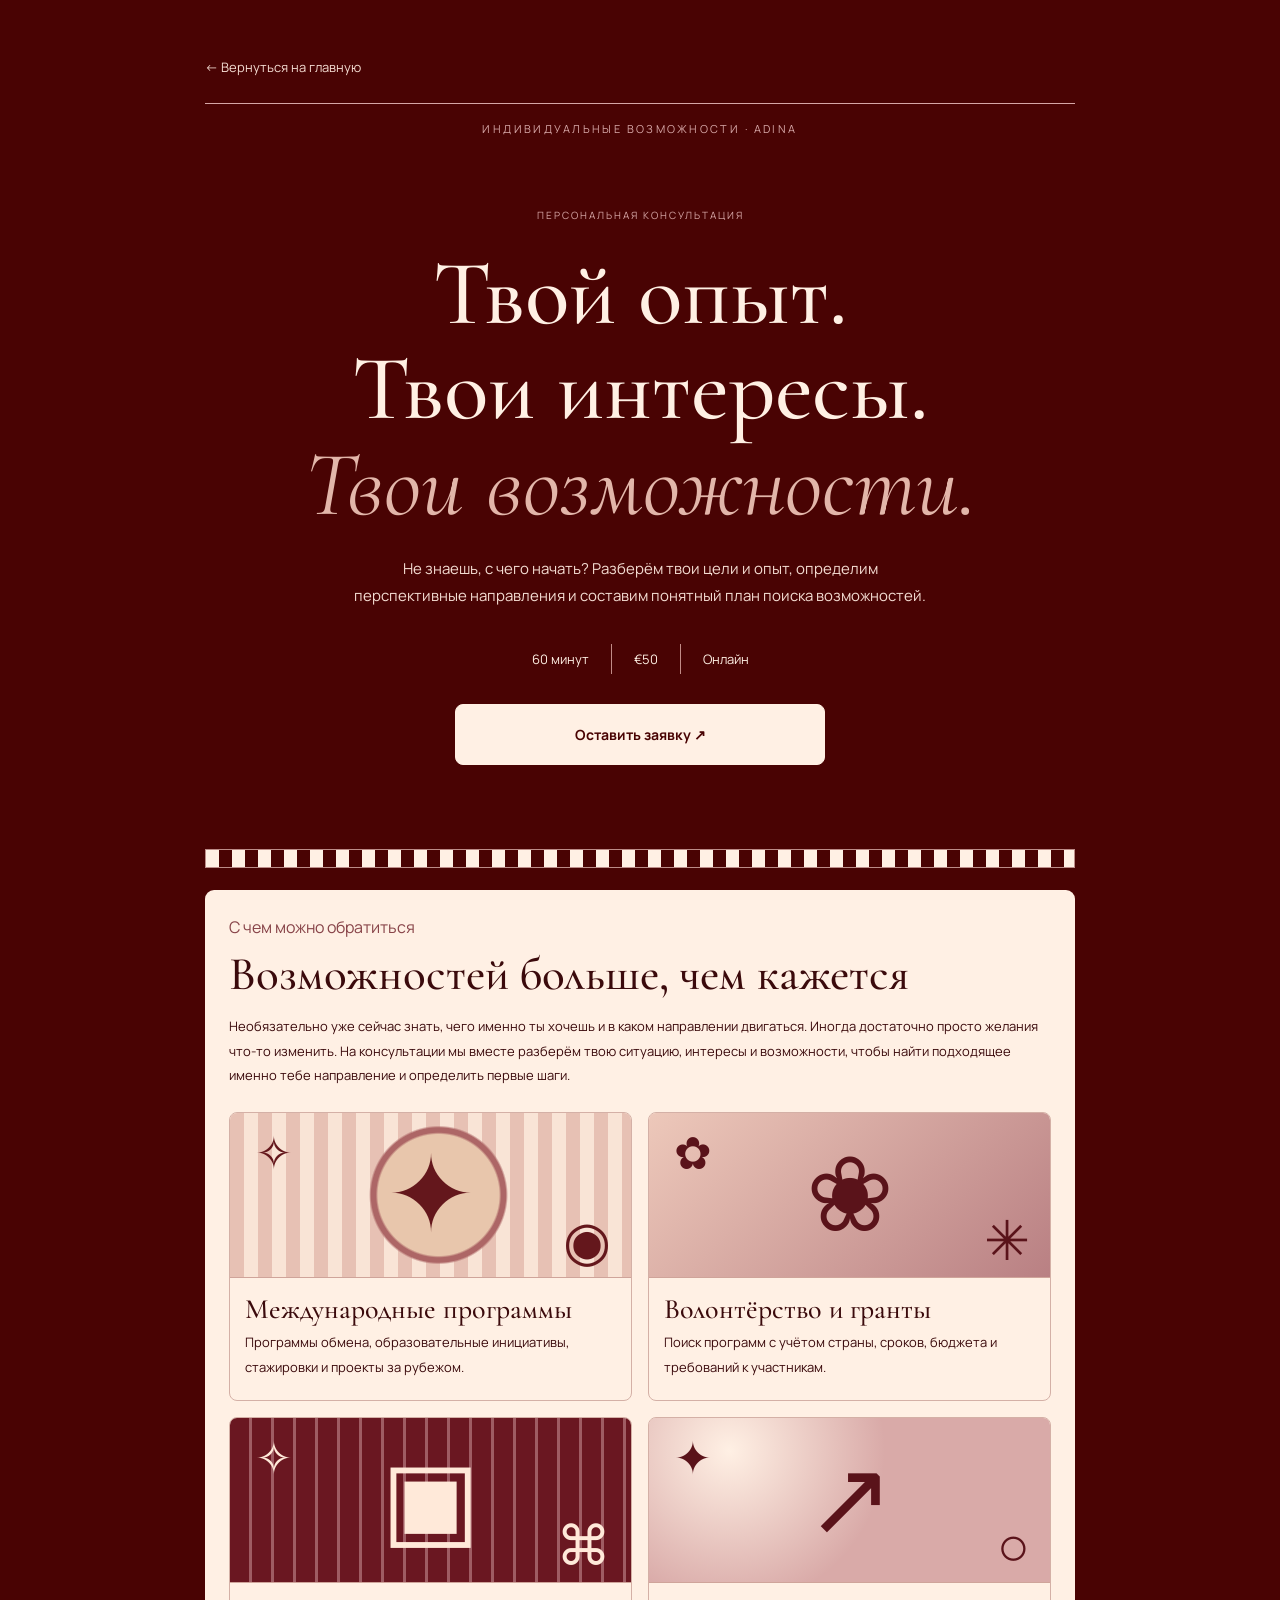
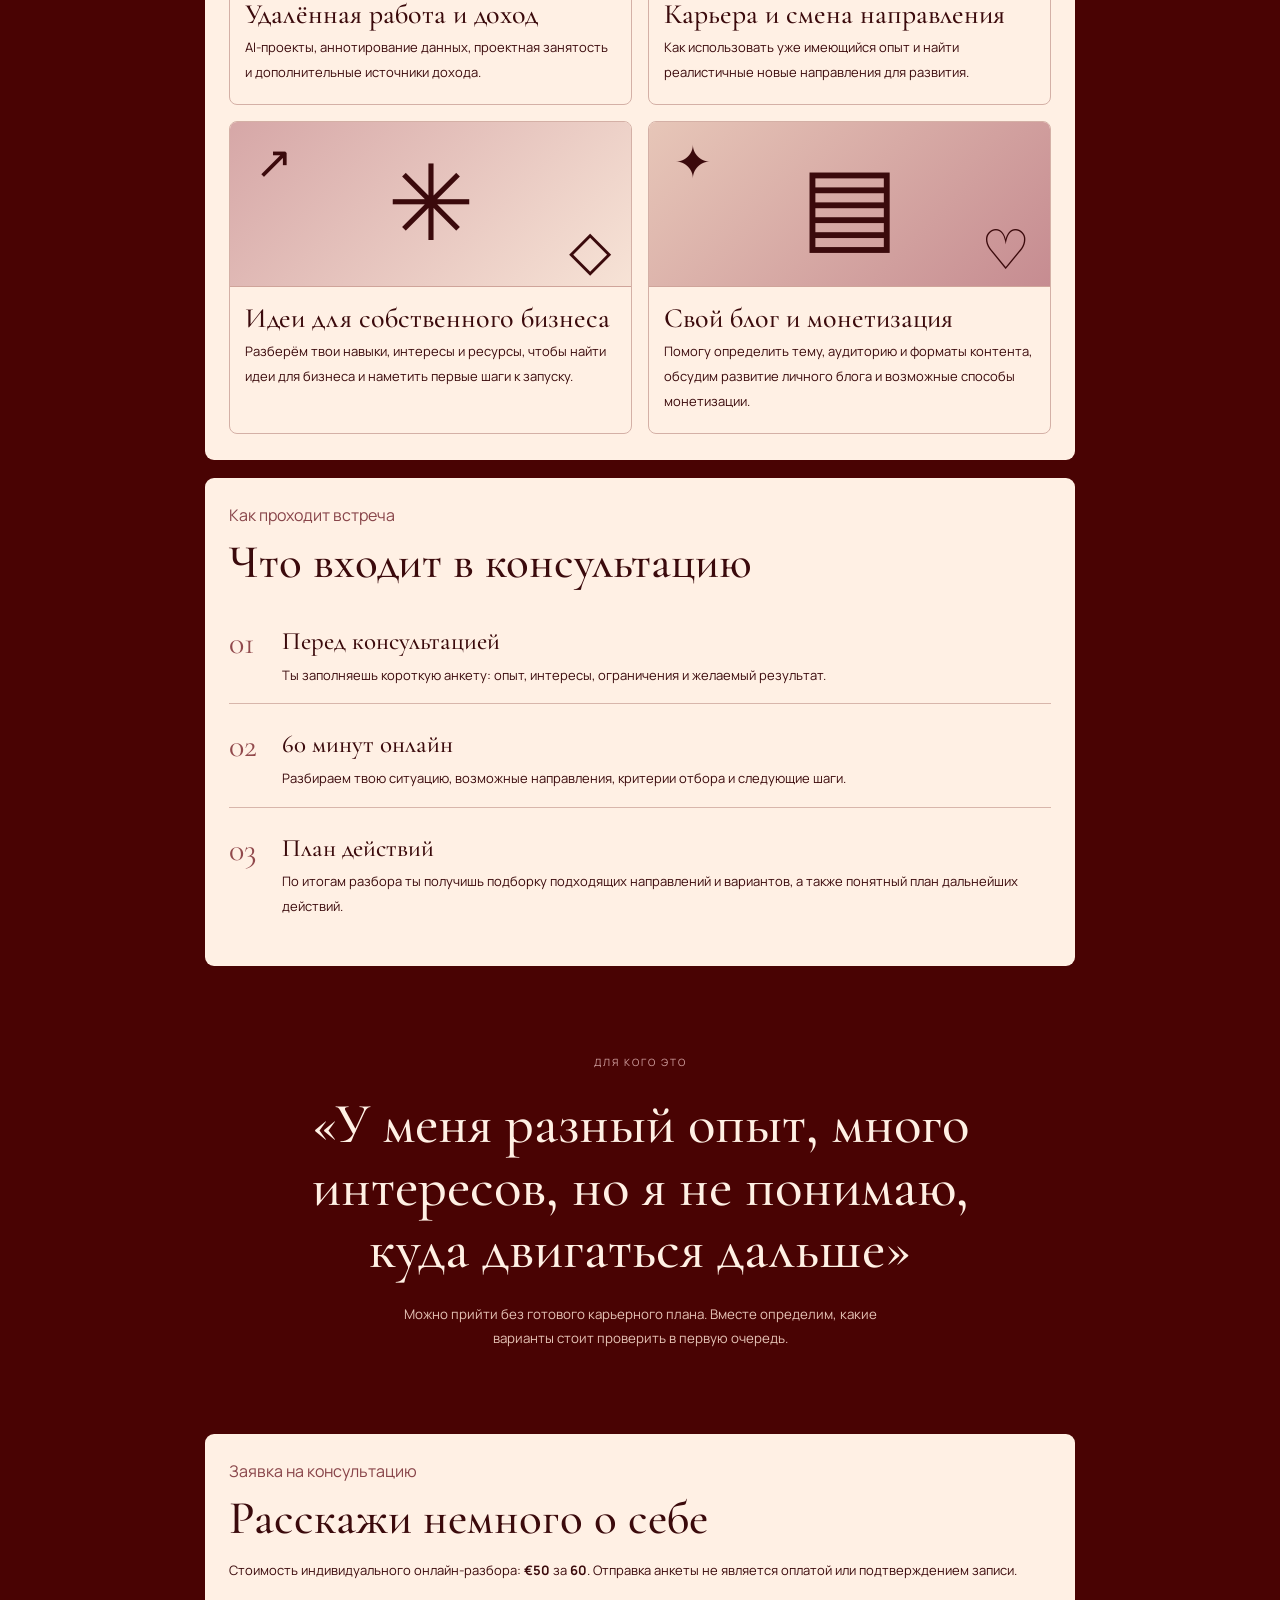
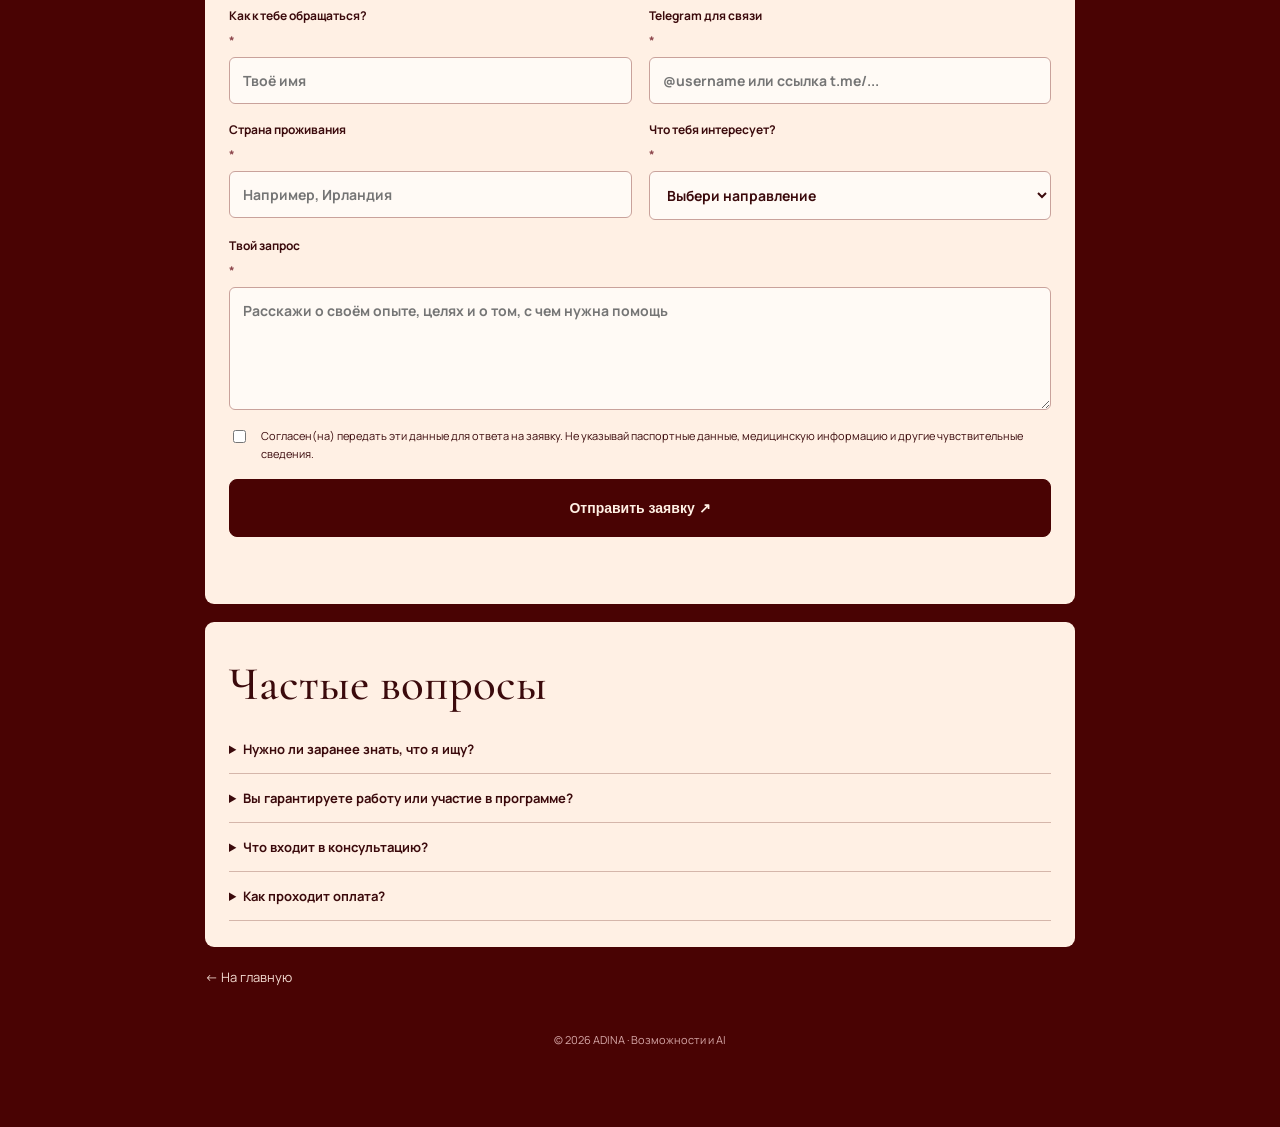
==== consultation.html @ 35ece78c "Add files via upload" ====
<!doctype html><html lang="ru"><head><meta charset="utf-8"><meta name="viewport" content="width=device-width,initial-scale=1"><meta name="theme-color" content="#490303"><meta name="description" content="Индивидуальная консультация по международным программам, волонтёрству, карьере, бизнес-идеям и развитию блога."><title>Персональный подбор возможностей | ADINA</title><link rel="stylesheet" href="style.css"></head><body>
<main class="shell product-shell consult-shell"><a class="back" href="index.html">← Вернуться на главную</a><div class="topline product-topline">Индивидуальные возможности · ADINA</div>
<section class="consult-hero"><span class="eyebrow">Персональная консультация</span><h1 class="product-title">Твой опыт.<br>Твои интересы.<br><em>Твои возможности.</em></h1><p class="product-lead">Не знаешь, с чего начать? Разберём твои цели и опыт, определим перспективные направления и составим понятный план поиска возможностей.</p><div class="consult-meta"><span>60 минут</span><span id="consultPrice">€50</span><span>Онлайн</span></div><a class="cta consult-cta" href="#application">Оставить заявку ↗</a></section>
<div class="stripe"></div>
<section class="cream-panel"><div class="panel-eyebrow">С чем можно обратиться</div><h2>Возможностей больше, чем кажется</h2><p>Необязательно уже сейчас знать, чего именно ты хочешь и в каком направлении двигаться. Иногда достаточно просто желания что-то изменить. На консультации мы вместе разберём твою ситуацию, интересы и возможности, чтобы найти подходящее именно тебе направление и определить первые шаги.</p>
<div class="opportunity-grid">
<article class="opportunity"><div class="opportunity-art art-global" role="img" aria-label="Иллюстрация глобуса и путешествий"><span>✦</span><b>✧</b><i>◉</i></div><h3>Международные программы</h3><p>Программы обмена, образовательные инициативы, стажировки и проекты за рубежом.</p></article>
<article class="opportunity"><div class="opportunity-art art-volunteer" role="img" aria-label="Иллюстрация природы и волонтёрства"><span>❀</span><b>✿</b><i>✳</i></div><h3>Волонтёрство и гранты</h3><p>Поиск программ с учётом страны, сроков, бюджета и требований к участникам.</p></article>
<article class="opportunity"><div class="opportunity-art art-remote" role="img" aria-label="Иллюстрация ноутбука для удалённой работы"><span>▣</span><b>✧</b><i>⌘</i></div><h3>Удалённая работа и доход</h3><p>AI-проекты, аннотирование данных, проектная занятость и дополнительные источники дохода.</p></article>
<article class="opportunity"><div class="opportunity-art art-career" role="img" aria-label="Иллюстрация карьерного пути"><span>↗</span><b>✦</b><i>○</i></div><h3>Карьера и смена направления</h3><p>Как использовать уже имеющийся опыт и найти реалистичные новые направления для развития.</p></article>
<article class="opportunity"><div class="opportunity-art art-business" role="img" aria-label="Декоративная иллюстрация идеи бизнеса"><span>✳</span><b>↗</b><i>◇</i></div><h3>Идеи для собственного бизнеса</h3><p>Разберём твои навыки, интересы и ресурсы, чтобы найти идеи для бизнеса и наметить первые шаги к запуску.</p></article>
<article class="opportunity"><div class="opportunity-art art-blog" role="img" aria-label="Декоративная иллюстрация блога"><span>▤</span><b>✦</b><i>♡</i></div><h3>Свой блог и монетизация</h3><p>Помогу определить тему, аудиторию и форматы контента, обсудим развитие личного блога и возможные способы монетизации.</p></article>
</div></section>
<section class="cream-panel"><div class="panel-eyebrow">Как проходит встреча</div><h2>Что входит в консультацию</h2><div class="steps"><div class="step"><span class="step-num">01</span><div><h3>Перед консультацией</h3><p>Ты заполняешь короткую анкету: опыт, интересы, ограничения и желаемый результат.</p></div></div><div class="step"><span class="step-num">02</span><div><h3>60 минут онлайн</h3><p>Разбираем твою ситуацию, возможные направления, критерии отбора и следующие шаги.</p></div></div><div class="step"><span class="step-num">03</span><div><h3>План действий</h3><p>По итогам разбора ты получишь подборку подходящих направлений и вариантов, а также понятный план дальнейших действий.</p></div></div></div></section>
<section class="consult-quote"><span class="eyebrow">Для кого это</span><p>«У меня разный опыт, много интересов, но я не понимаю, куда двигаться дальше»</p><small>Можно прийти без готового карьерного плана. Вместе определим, какие варианты стоит проверить в первую очередь.</small></section>
<section class="cream-panel application-panel" id="application"><div class="panel-eyebrow">Заявка на консультацию</div><h2>Расскажи немного о себе</h2><p>Стоимость индивидуального онлайн-разбора: <strong id="priceInline">€50</strong> за <strong id="durationInline">60 минут</strong>. Отправка анкеты не является оплатой или подтверждением записи.</p>
<form id="consultForm" class="consult-form"><label>Как к тебе обращаться? <span>*</span><input name="name" required maxlength="100" placeholder="Твоё имя" autocomplete="name"></label><label>Telegram для связи <span>*</span><input name="telegram" required maxlength="120" placeholder="@username или ссылка t.me/..."></label><label>Страна проживания <span>*</span><input name="country" required maxlength="120" placeholder="Например, Ирландия"></label><label>Что тебя интересует? <span>*</span><select name="interest" required><option value="">Выбери направление</option><option>Международные программы</option><option>Волонтёрство и гранты</option><option>Удалённая работа и дополнительный доход</option><option>Карьера и смена направления</option><option>Идеи для собственного бизнеса</option><option>Создание и монетизация блога</option><option>Несколько направлений / пока не знаю</option></select></label><label>Твой запрос <span>*</span><textarea name="request" required rows="5" maxlength="1800" placeholder="Расскажи о своём опыте, целях и о том, с чем нужна помощь"></textarea></label><label class="consent"><input type="checkbox" required><span>Согласен(на) передать эти данные для ответа на заявку. Не указывай паспортные данные, медицинскую информацию и другие чувствительные сведения.</span></label><button class="cta submit-cta" type="submit">Отправить заявку ↗</button><p class="form-status" id="formStatus" role="status" aria-live="polite"></p><div id="manualFallback" class="manual-fallback" hidden><p>Автоматическая отправка пока не подключена. Скопируй заявку и отправь её в личный Telegram Адины.</p><button type="button" class="copy-button" id="copyApplication">Скопировать текст заявки</button><a id="telegramContact" class="back" href="#" target="_blank" rel="noopener noreferrer" hidden>Открыть Telegram ↗</a></div></form></section>
<section class="cream-panel faq"><h2>Частые вопросы</h2><details><summary>Нужно ли заранее знать, что я ищу?</summary><p>Нет. Мы можем начать с твоих интересов, опыта и ограничений, чтобы определить направления поиска.</p></details><details><summary>Вы гарантируете работу или участие в программе?</summary><p>Нет. Консультация помогает оценить варианты и выстроить стратегию поиска, но решение о найме или отборе принимает организация.</p></details><details><summary>Что входит в консультацию?</summary><p>Индивидуальный разбор твоей ситуации и целей, подборка релевантных вариантов и направлений, а также план дальнейших действий.</p></details><details><summary>Как проходит оплата?</summary><p>После получения заявки мы согласуем формат, время встречи и способ оплаты лично.</p></details></section>
<a class="back" href="index.html">← На главную</a><footer class="footer">© <span id="year"></span> ADINA · Возможности и AI</footer></main><script src="config.js"></script><script src="app.js"></script><script src="consultation.js"></script></body></html>
---- style.css ----
@import url('https://fonts.googleapis.com/css2?family=Cormorant+Garamond:wght@400;500;600&family=Manrope:wght@400;500;600;700&display=swap');
:root{--wine:#490303;--wine2:#64171c;--cream:#fff0e4;--rose:#d6a7a7;--ink:#3b0a0c}*{box-sizing:border-box}html{scroll-behavior:smooth}body{margin:0;background:var(--wine);color:var(--cream);font-family:Manrope,Arial,sans-serif}a{color:inherit} .shell{max-width:760px;margin:0 auto;padding:38px 18px 65px}.topline{border-top:1px solid var(--rose);padding-top:16px;text-align:center;letter-spacing:.22em;font-size:11px;text-transform:uppercase;color:var(--rose)}.brand{font:500 clamp(76px,16vw,130px)/.92 'Cormorant Garamond',Georgia,serif;letter-spacing:.055em;text-align:center;margin:35px 0 0}.subbrand{text-align:center;letter-spacing:.24em;text-transform:uppercase;font-size:11px;margin:10px 0 24px}.lead{text-align:center;line-height:1.8;color:#f4dcd2;max-width:470px;margin:0 auto 35px;font-size:14px}.frame{border:1px solid #bd8685;padding:10px;border-radius:100px 100px 16px 16px}.inner{border:1px solid #bd8685;border-radius:92px 92px 10px 10px;padding:40px 20px 26px;text-align:center}.eyebrow{text-transform:uppercase;letter-spacing:.2em;font-size:10px;color:var(--rose)}h1,h2,h3{font-family:'Cormorant Garamond',Georgia,serif;font-weight:500}h2{font-size:46px;line-height:1.03;margin:12px 0 16px}.links{display:grid;gap:12px;margin:28px 0}.link-card,.cta{display:flex;align-items:center;justify-content:space-between;gap:12px;background:var(--cream);color:var(--wine);padding:20px 20px;border:1px solid var(--cream);border-radius:8px;text-decoration:none;font-weight:700;font-size:14px;transition:transform .2s,background .2s}.link-card:hover,.cta:hover{transform:translateY(-2px);background:#f7dacf}.link-card small{display:block;font-size:11px;font-weight:400;opacity:.78;margin-top:6px;line-height:1.5}.link-card .arrow{font-size:23px;font-weight:400}.link-card.disabled{opacity:.58;cursor:default}.link-card.disabled:hover{transform:none;background:var(--cream)}.divider{height:1px;background:#9d6367;margin:38px 0 26px}.mini{text-align:center;font-size:11px;color:var(--rose);line-height:1.8}.back{text-decoration:none;font-size:13px;color:#f4dcd2}.product-title{font-size:clamp(52px,10vw,78px);line-height:.98;text-align:center;margin:42px 0 20px}.product-lead{text-align:center;color:#f4dcd2;font-size:15px;line-height:1.8;max-width:540px;margin:0 auto 35px}.cream-panel{background:var(--cream);color:var(--ink);border-radius:9px;padding:26px 24px;margin:18px 0}.cream-panel h2{font-size:39px}.cream-panel p,.cream-panel li{font-size:13px;line-height:1.9}.cream-panel ul{padding-left:21px}.stripe{height:19px;background:repeating-linear-gradient(90deg,var(--cream) 0,var(--cream) 13px,var(--wine) 13px,var(--wine) 26px);border:1px solid #bc8c88;margin:22px 0}.price{text-align:center;font:500 54px 'Cormorant Garamond',Georgia,serif;margin:12px 0}.note{text-align:center;font-size:12px;line-height:1.8;color:#f4dcd2}.cta{justify-content:center;margin:20px 0}.footer{text-align:center;margin-top:45px;color:var(--rose);font-size:11px}.footer a{text-decoration:underline}.faq details{border-bottom:1px solid #d5b6aa;padding:15px 0}.faq summary{cursor:pointer;font-size:13px;font-weight:700}.faq p{margin:12px 0 0}.status{border:1px solid #b98283;padding:14px;border-radius:7px;text-align:center;font-size:13px;line-height:1.7} @media(min-width:600px){.shell{padding:55px 35px 80px}.inner{padding:52px 50px 38px}.link-card{padding:23px 26px}}
/* Уточнения дизайна и удобства чтения */
.topline,.eyebrow,.subbrand{line-height:1.6;text-wrap:balance}
.lead{max-width:610px;text-wrap:balance;font-size:clamp(14px,2vw,17px);line-height:1.65}
.product-lead{max-width:680px;text-wrap:balance}
.link-card{text-align:left}
.link-card>span:first-child{min-width:0}
.centered{text-align:center}
.product-topline{margin-top:26px}
.product-shell{max-width:850px}
.product-title{font-size:clamp(47px,9vw,86px);text-wrap:balance;line-height:1.04}
.product-lead strong{color:var(--cream)}
.panel-eyebrow{color:#884449}
.cream-panel h2{text-wrap:balance;font-size:clamp(34px,6vw,47px)}
.cream-panel h3{font-size:25px;line-height:1.15;margin:0 0 7px}
.cream-panel p{margin:12px 0}
.feature-grid{display:grid;grid-template-columns:repeat(2,minmax(0,1fr));gap:12px;margin:24px 0 4px}
.feature{border:1px solid #d8b6ab;border-radius:7px;padding:17px;display:flex;flex-direction:column;gap:7px}
.feature strong{font-size:13px}.feature span{font-size:12px;line-height:1.65}
.steps{display:grid;gap:10px;margin:24px 0 5px}.step{display:flex;gap:16px;padding:16px 0;border-bottom:1px solid #d8b6ab}.step:last-child{border-bottom:0}
.step-num{font-family:'Cormorant Garamond',Georgia,serif;font-size:32px;line-height:1;color:#91494c;flex:0 0 37px}
.step p{margin:0}
.example{display:grid;grid-template-columns:1fr auto 1fr;gap:14px;align-items:center;margin:24px 0;padding:20px;border:1px solid #d8b6ab;border-radius:8px}
.example>div{display:flex;flex-direction:column;gap:8px}.example-label{font-size:10px;letter-spacing:.08em;text-transform:uppercase;color:#884449}.example strong{font-size:14px}.example small{font-size:11px;line-height:1.6}.example-arrow{font-size:25px;color:#884449}
.cream-panel .fineprint{font-size:11px;color:#7b5150;line-height:1.75}
.document-list{margin-top:20px}.document{display:flex;gap:18px;padding:18px 0;border-bottom:1px solid #d8b6ab}.document:last-child{border-bottom:0}.document>span{font-family:'Cormorant Garamond',Georgia,serif;font-size:30px;color:#884449;flex:0 0 34px}.document p{margin:0}
.closing-title{font-size:clamp(39px,7vw,56px);margin:14px 0}
.intro-cta{max-width:330px;margin:0 auto 32px}
@media(max-width:520px){.shell{padding:25px 13px 55px}.frame{border-radius:65px 65px 12px 12px;padding:7px}.inner{border-radius:59px 59px 8px 8px;padding:43px 16px 24px}.brand{font-size:clamp(72px,19vw,110px)}.lead{max-width:310px}.link-card{padding:16px 13px;font-size:12px;gap:7px}.link-card small{font-size:10px}.link-card .arrow{font-size:19px}.feature-grid{grid-template-columns:1fr}.cream-panel{padding:24px 18px}.example{grid-template-columns:1fr;gap:10px}.example-arrow{transform:rotate(90deg);justify-self:center}.product-title{margin-top:28px}.product-lead{font-size:14px}}

/* Консультации */
.consult-shell{max-width:940px}.consult-hero{text-align:center;padding:64px 10px 32px}.consult-hero .product-title{font-size:clamp(54px,9.5vw,92px);margin:22px auto;max-width:750px}.consult-hero em{font-weight:400;color:#e2b6aa}.consult-meta{display:flex;justify-content:center;gap:0;flex-wrap:wrap;margin:30px 0}.consult-meta span{padding:6px 22px;border-right:1px solid #c18b87;font-size:13px}.consult-meta span:last-child{border:0}.consult-cta{max-width:370px;margin:0 auto 30px}.opportunity-grid{display:grid;grid-template-columns:repeat(2,minmax(0,1fr));gap:16px;margin-top:24px}.opportunity{border:1px solid #d4b0a6;border-radius:8px;overflow:hidden}.opportunity h3{font-size:28px;margin:15px 15px 0}.opportunity p{margin:5px 15px 20px}.opportunity-art{height:165px;position:relative;display:flex;align-items:center;justify-content:center;overflow:hidden;border-bottom:1px solid #cfa49a}.opportunity-art span{font-family:Georgia,serif;font-size:105px;line-height:1;z-index:1}.opportunity-art b{font-size:45px;position:absolute;top:8px;left:25px;font-weight:400}.opportunity-art i{font-size:55px;position:absolute;right:20px;bottom:0;font-style:normal}.art-global{background:radial-gradient(circle at 52% 50%,#e8c6ac 0 27%,#ad6666 28% 30%,transparent 31%),repeating-linear-gradient(90deg,#e7c1b4 0 14px,#f9e4d6 14px 28px);color:#64171c}.art-volunteer{background:linear-gradient(135deg,#edc8ba,#b98083);color:#5a131a}.art-remote{background:repeating-linear-gradient(90deg,#6a1721 0 19px,#9f5c63 19px 22px);color:#ffe9d9}.art-career{background:radial-gradient(circle at 20% 20%,#fff0e4,transparent 45%),#d9aaa8;color:#5a131a}.consult-quote{text-align:center;padding:65px 20px}.consult-quote p{font:500 clamp(34px,6vw,57px)/1.1 'Cormorant Garamond',Georgia,serif;text-wrap:balance;max-width:730px;margin:22px auto}.consult-quote small{display:block;max-width:500px;margin:auto;color:#e6c3b6;line-height:1.8}.consult-form{display:grid;grid-template-columns:1fr 1fr;gap:17px;margin-top:24px}.consult-form label{display:flex;flex-direction:column;gap:8px;font-size:12px;font-weight:700}.consult-form label span{color:#8c454b}.consult-form label:has(textarea),.consult-form .consent,.consult-form .submit-cta,.form-status,.manual-fallback{grid-column:1/-1}.consult-form input:not([type=checkbox]),.consult-form textarea,.consult-form select{font:inherit;font-size:14px;border:1px solid #c9a29b;border-radius:6px;background:#fffaf5;color:#3b0a0c;padding:13px;width:100%;min-width:0}.consult-form textarea{resize:vertical}.consult-form input:focus,.consult-form select:focus,.consult-form textarea:focus{outline:2px solid #8c454b;outline-offset:2px}.consult-form .consent{display:flex;flex-direction:row;align-items:flex-start;gap:12px;font-size:11px;font-weight:400;line-height:1.6}.consult-form .consent input{margin-top:3px}.consult-form .consent span{color:#3b0a0c}.submit-cta{width:100%;cursor:pointer;background:#490303;color:#fff0e4;border-color:#490303;margin:0}.submit-cta:hover{background:#6b171c;color:#fff0e4}.form-status{margin:0;font-size:12px;line-height:1.6}.manual-fallback{border:1px solid #c9a29b;border-radius:7px;padding:15px;font-size:12px}.copy-button{background:#490303;color:#fff0e4;border:0;padding:12px 16px;border-radius:5px;cursor:pointer}.manual-fallback .back{color:#490303;margin-left:12px}.consult-form .manual-fallback[hidden]{display:none}
@media(max-width:600px){.opportunity-grid,.consult-form{grid-template-columns:1fr}.consult-hero{padding-top:38px}.opportunity-art{height:135px}.consult-meta span{padding:6px 13px;font-size:11px}.consult-quote{padding:45px 10px}.manual-fallback .back{display:block;margin:12px 0 0}}

/* Дополнительные направления консультаций */
.art-business{background:linear-gradient(135deg,#d6a7a7,#f7e3d6)}
.art-blog{background:linear-gradient(135deg,#e7c6b8,#c68c91)}
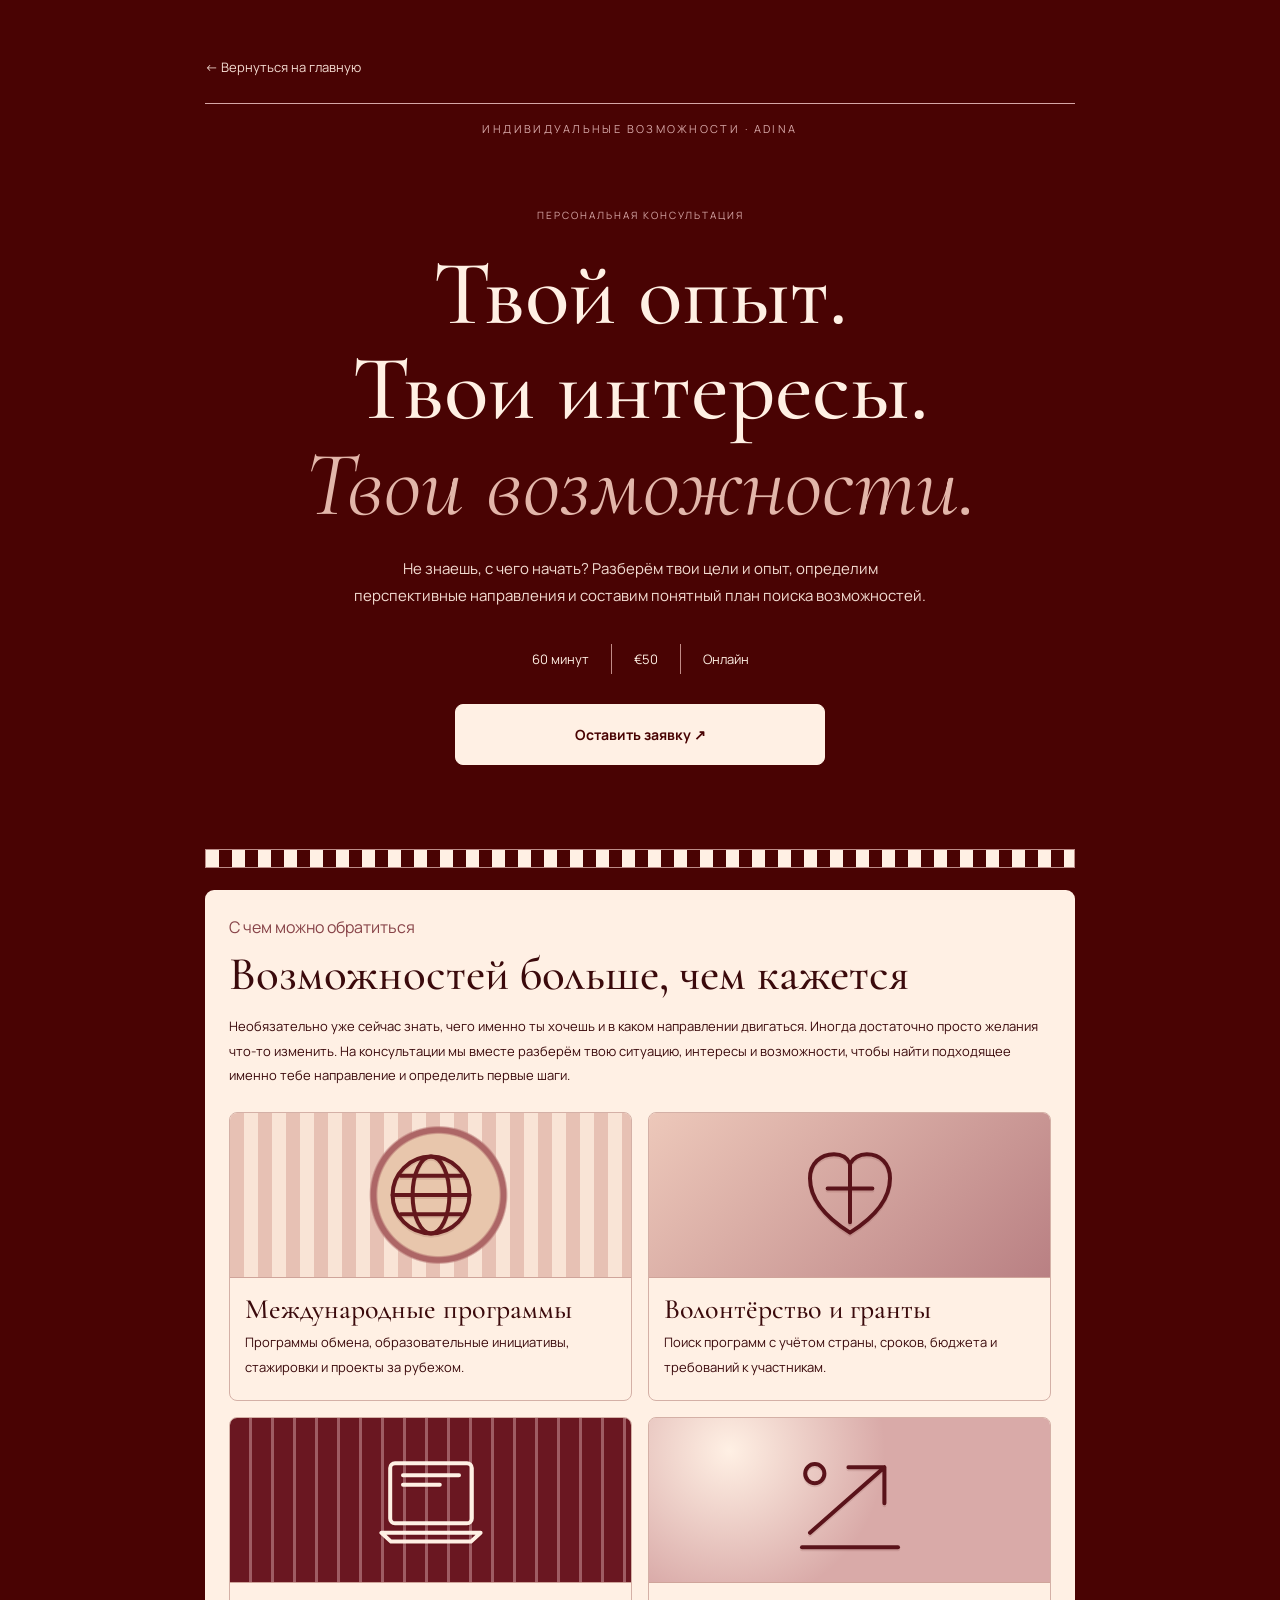
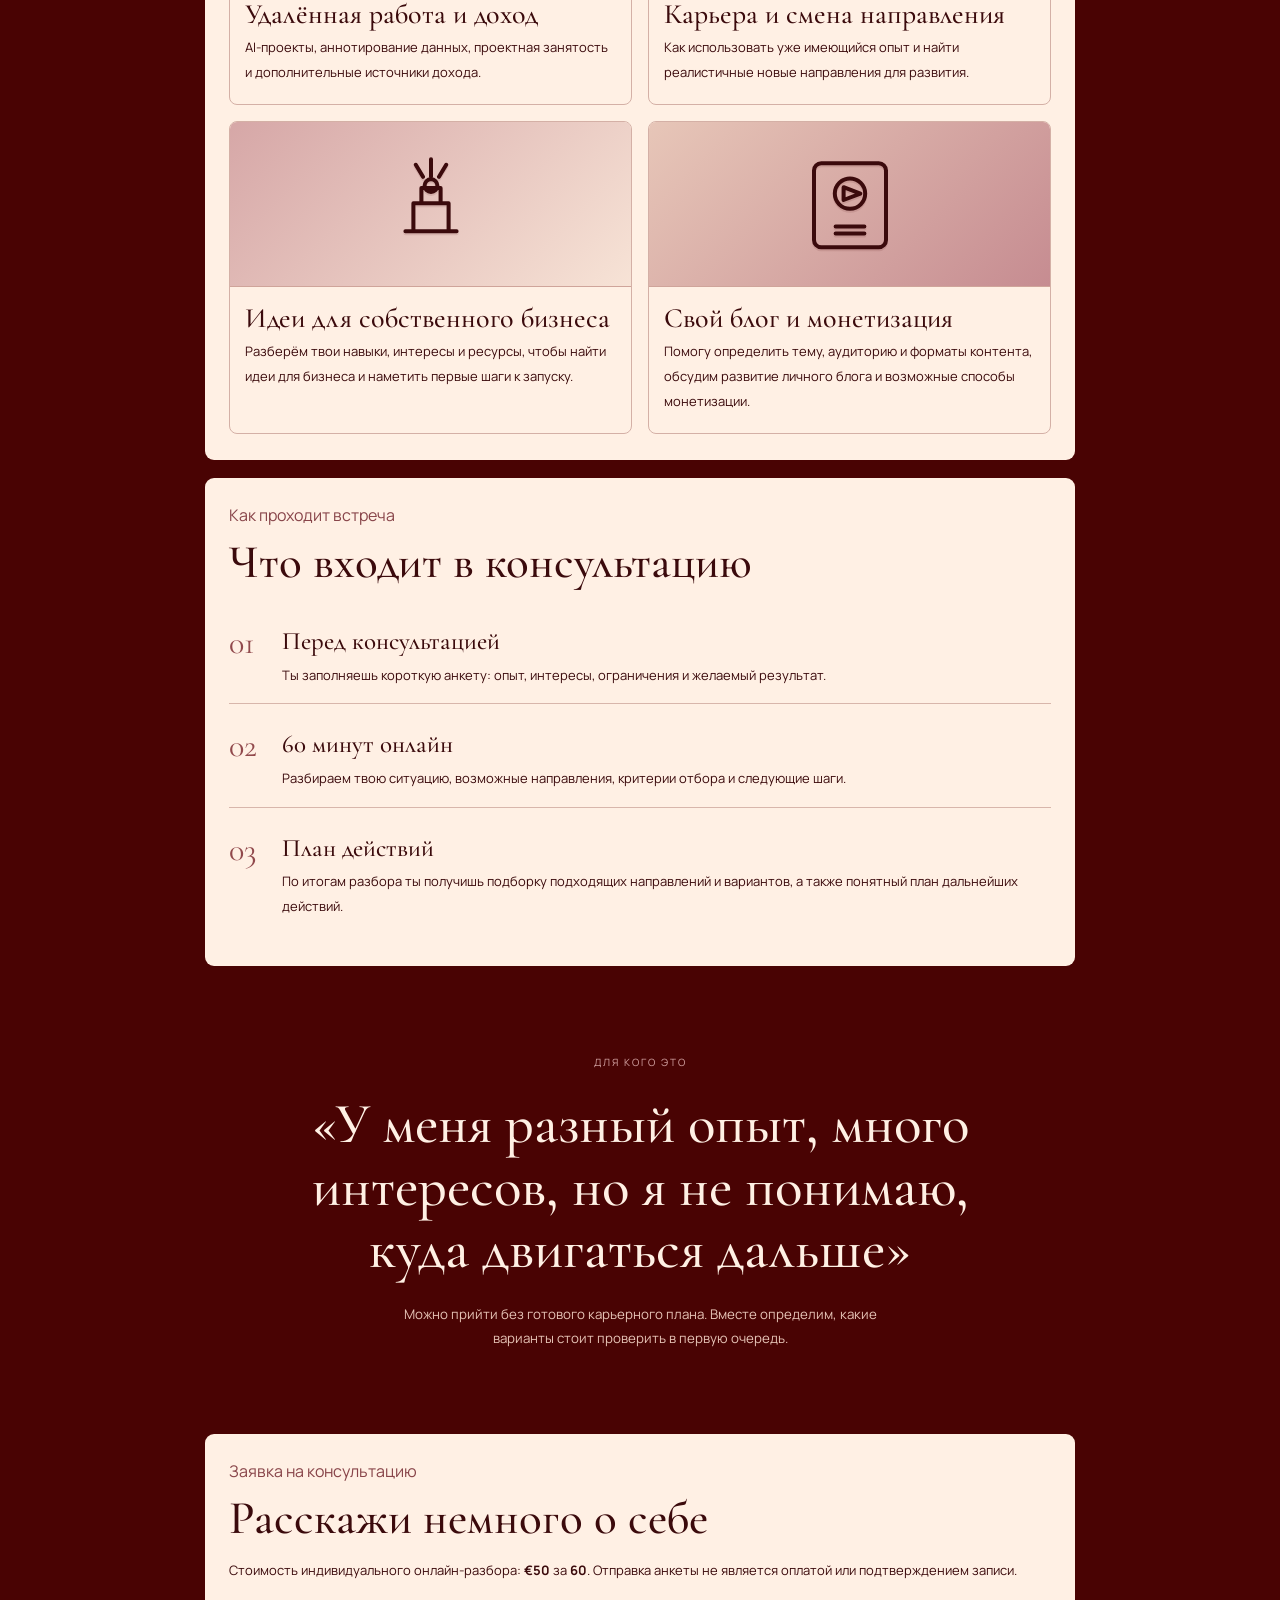
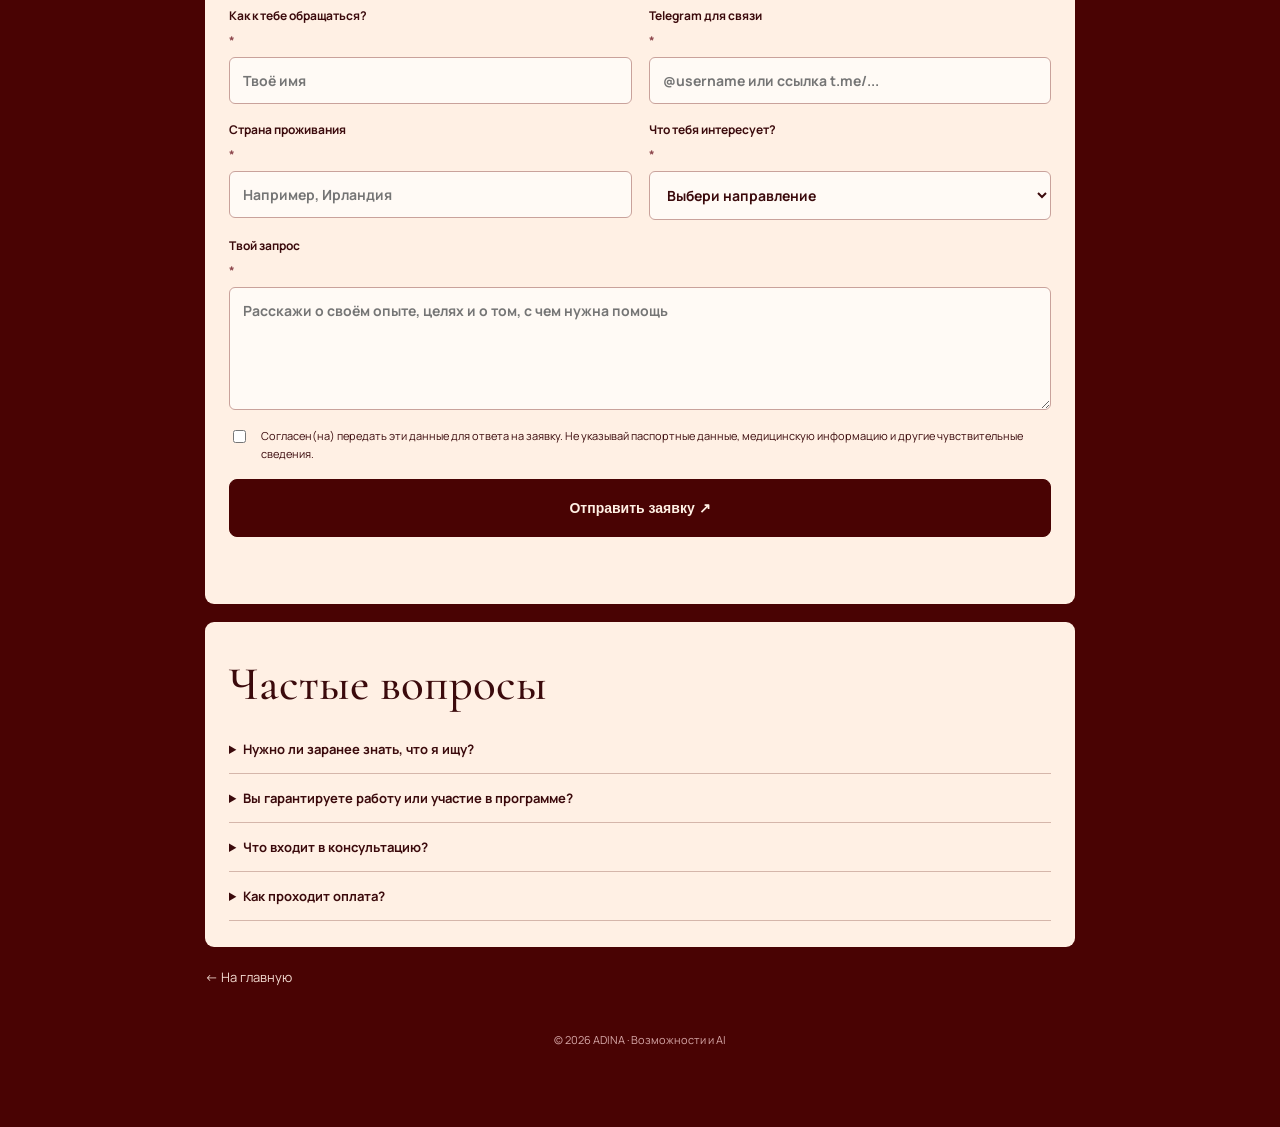
==== commit 9f8966b1: "Add files via upload" ====
--- a/consultation.html
+++ b/consultation.html
@@ -4,16 +4,16 @@
 <div class="stripe"></div>
 <section class="cream-panel"><div class="panel-eyebrow">С чем можно обратиться</div><h2>Возможностей больше, чем кажется</h2><p>Необязательно уже сейчас знать, чего именно ты хочешь и в каком направлении двигаться. Иногда достаточно просто желания что-то изменить. На консультации мы вместе разберём твою ситуацию, интересы и возможности, чтобы найти подходящее именно тебе направление и определить первые шаги.</p>
 <div class="opportunity-grid">
-<article class="opportunity"><div class="opportunity-art art-global" role="img" aria-label="Иллюстрация глобуса и путешествий"><span>✦</span><b>✧</b><i>◉</i></div><h3>Международные программы</h3><p>Программы обмена, образовательные инициативы, стажировки и проекты за рубежом.</p></article>
-<article class="opportunity"><div class="opportunity-art art-volunteer" role="img" aria-label="Иллюстрация природы и волонтёрства"><span>❀</span><b>✿</b><i>✳</i></div><h3>Волонтёрство и гранты</h3><p>Поиск программ с учётом страны, сроков, бюджета и требований к участникам.</p></article>
-<article class="opportunity"><div class="opportunity-art art-remote" role="img" aria-label="Иллюстрация ноутбука для удалённой работы"><span>▣</span><b>✧</b><i>⌘</i></div><h3>Удалённая работа и доход</h3><p>AI-проекты, аннотирование данных, проектная занятость и дополнительные источники дохода.</p></article>
-<article class="opportunity"><div class="opportunity-art art-career" role="img" aria-label="Иллюстрация карьерного пути"><span>↗</span><b>✦</b><i>○</i></div><h3>Карьера и смена направления</h3><p>Как использовать уже имеющийся опыт и найти реалистичные новые направления для развития.</p></article>
-<article class="opportunity"><div class="opportunity-art art-business" role="img" aria-label="Декоративная иллюстрация идеи бизнеса"><span>✳</span><b>↗</b><i>◇</i></div><h3>Идеи для собственного бизнеса</h3><p>Разберём твои навыки, интересы и ресурсы, чтобы найти идеи для бизнеса и наметить первые шаги к запуску.</p></article>
-<article class="opportunity"><div class="opportunity-art art-blog" role="img" aria-label="Декоративная иллюстрация блога"><span>▤</span><b>✦</b><i>♡</i></div><h3>Свой блог и монетизация</h3><p>Помогу определить тему, аудиторию и форматы контента, обсудим развитие личного блога и возможные способы монетизации.</p></article>
+<article class="opportunity"><div class="opportunity-art art-global" role="img" aria-label="Иллюстрация глобуса и путешествий"><svg class="opportunity-icon" viewBox="0 0 160 160" aria-hidden="true" focusable="false"><circle cx="80" cy="80" r="48"/><ellipse cx="80" cy="80" rx="23" ry="48"/><path d="M32 80h96M42 56h76M42 104h76"/></svg></div><h3>Международные программы</h3><p>Программы обмена, образовательные инициативы, стажировки и проекты за рубежом.</p></article>
+<article class="opportunity"><div class="opportunity-art art-volunteer" role="img" aria-label="Иллюстрация природы и волонтёрства"><svg class="opportunity-icon" viewBox="0 0 160 160" aria-hidden="true" focusable="false"><path d="M80 127C45 105 30 81 30 59c0-18 13-30 30-30 10 0 17 5 20 12 4-7 11-12 21-12 17 0 29 12 29 30 0 22-15 46-50 68Z"/><path d="M80 43v71M52 72h56"/></svg></div><h3>Волонтёрство и гранты</h3><p>Поиск программ с учётом страны, сроков, бюджета и требований к участникам.</p></article>
+<article class="opportunity"><div class="opportunity-art art-remote" role="img" aria-label="Иллюстрация ноутбука для удалённой работы"><svg class="opportunity-icon" viewBox="0 0 160 160" aria-hidden="true" focusable="false"><rect x="29" y="34" width="102" height="75" rx="6"/><path d="M18 121h124l-12 11H30zM45 49h70M45 61h46"/></svg></div><h3>Удалённая работа и доход</h3><p>AI-проекты, аннотирование данных, проектная занятость и дополнительные источники дохода.</p></article>
+<article class="opportunity"><div class="opportunity-art art-career" role="img" aria-label="Иллюстрация карьерного пути"><svg class="opportunity-icon" viewBox="0 0 160 160" aria-hidden="true" focusable="false"><path d="M30 121L123 39M78 39h45v45"/><circle cx="36" cy="47" r="12"/><path d="M20 139h120"/></svg></div><h3>Карьера и смена направления</h3><p>Как использовать уже имеющийся опыт и найти реалистичные новые направления для развития.</p></article>
+<article class="opportunity"><div class="opportunity-art art-business" role="img" aria-label="Декоративная иллюстрация идеи бизнеса"><svg class="opportunity-icon" viewBox="0 0 160 160" aria-hidden="true" focusable="false"><path d="M48 114h64M58 114V79h44v35M68 79V60h24v19M80 24v22M61 31l9 15M99 31l-9 15"/><circle cx="80" cy="57" r="8"/></svg></div><h3>Идеи для собственного бизнеса</h3><p>Разберём твои навыки, интересы и ресурсы, чтобы найти идеи для бизнеса и наметить первые шаги к запуску.</p></article>
+<article class="opportunity"><div class="opportunity-art art-blog" role="img" aria-label="Декоративная иллюстрация блога"><svg class="opportunity-icon" viewBox="0 0 160 160" aria-hidden="true" focusable="false"><rect x="35" y="29" width="90" height="105" rx="9"/><circle cx="80" cy="67" r="19"/><path d="M62 108h36M62 117h36"/><path d="M72 59l21 8-21 8z"/></svg></div><h3>Свой блог и монетизация</h3><p>Помогу определить тему, аудиторию и форматы контента, обсудим развитие личного блога и возможные способы монетизации.</p></article>
 </div></section>
 <section class="cream-panel"><div class="panel-eyebrow">Как проходит встреча</div><h2>Что входит в консультацию</h2><div class="steps"><div class="step"><span class="step-num">01</span><div><h3>Перед консультацией</h3><p>Ты заполняешь короткую анкету: опыт, интересы, ограничения и желаемый результат.</p></div></div><div class="step"><span class="step-num">02</span><div><h3>60 минут онлайн</h3><p>Разбираем твою ситуацию, возможные направления, критерии отбора и следующие шаги.</p></div></div><div class="step"><span class="step-num">03</span><div><h3>План действий</h3><p>По итогам разбора ты получишь подборку подходящих направлений и вариантов, а также понятный план дальнейших действий.</p></div></div></div></section>
 <section class="consult-quote"><span class="eyebrow">Для кого это</span><p>«У меня разный опыт, много интересов, но я не понимаю, куда двигаться дальше»</p><small>Можно прийти без готового карьерного плана. Вместе определим, какие варианты стоит проверить в первую очередь.</small></section>
 <section class="cream-panel application-panel" id="application"><div class="panel-eyebrow">Заявка на консультацию</div><h2>Расскажи немного о себе</h2><p>Стоимость индивидуального онлайн-разбора: <strong id="priceInline">€50</strong> за <strong id="durationInline">60 минут</strong>. Отправка анкеты не является оплатой или подтверждением записи.</p>
-<form id="consultForm" class="consult-form"><label>Как к тебе обращаться? <span>*</span><input name="name" required maxlength="100" placeholder="Твоё имя" autocomplete="name"></label><label>Telegram для связи <span>*</span><input name="telegram" required maxlength="120" placeholder="@username или ссылка t.me/..."></label><label>Страна проживания <span>*</span><input name="country" required maxlength="120" placeholder="Например, Ирландия"></label><label>Что тебя интересует? <span>*</span><select name="interest" required><option value="">Выбери направление</option><option>Международные программы</option><option>Волонтёрство и гранты</option><option>Удалённая работа и дополнительный доход</option><option>Карьера и смена направления</option><option>Идеи для собственного бизнеса</option><option>Создание и монетизация блога</option><option>Несколько направлений / пока не знаю</option></select></label><label>Твой запрос <span>*</span><textarea name="request" required rows="5" maxlength="1800" placeholder="Расскажи о своём опыте, целях и о том, с чем нужна помощь"></textarea></label><label class="consent"><input type="checkbox" required><span>Согласен(на) передать эти данные для ответа на заявку. Не указывай паспортные данные, медицинскую информацию и другие чувствительные сведения.</span></label><button class="cta submit-cta" type="submit">Отправить заявку ↗</button><p class="form-status" id="formStatus" role="status" aria-live="polite"></p><div id="manualFallback" class="manual-fallback" hidden><p>Автоматическая отправка пока не подключена. Скопируй заявку и отправь её в личный Telegram Адины.</p><button type="button" class="copy-button" id="copyApplication">Скопировать текст заявки</button><a id="telegramContact" class="back" href="#" target="_blank" rel="noopener noreferrer" hidden>Открыть Telegram ↗</a></div></form></section>
+<form id="consultForm" class="consult-form"><div class="website-trap" aria-hidden="true"><label>Website<input name="website" tabindex="-1" autocomplete="off"></label></div><label>Как к тебе обращаться? <span>*</span><input name="name" required maxlength="100" placeholder="Твоё имя" autocomplete="name"></label><label>Telegram для связи <span>*</span><input name="telegram" required maxlength="120" placeholder="@username или ссылка t.me/..."></label><label>Страна проживания <span>*</span><input name="country" required maxlength="120" placeholder="Например, Ирландия"></label><label>Что тебя интересует? <span>*</span><select name="interest" required><option value="">Выбери направление</option><option>Международные программы</option><option>Волонтёрство и гранты</option><option>Удалённая работа и дополнительный доход</option><option>Карьера и смена направления</option><option>Идеи для собственного бизнеса</option><option>Создание и монетизация блога</option><option>Несколько направлений / пока не знаю</option></select></label><label>Твой запрос <span>*</span><textarea name="request" required rows="5" maxlength="1800" placeholder="Расскажи о своём опыте, целях и о том, с чем нужна помощь"></textarea></label><label class="consent"><input type="checkbox" required><span>Согласен(на) передать эти данные для ответа на заявку. Не указывай паспортные данные, медицинскую информацию и другие чувствительные сведения.</span></label><button class="cta submit-cta" type="submit">Отправить заявку ↗</button><p class="form-status" id="formStatus" role="status" aria-live="polite"></p><div id="manualFallback" class="manual-fallback" hidden><p>Автоматическая отправка пока не подключена. Скопируй заявку и отправь её в личный Telegram Адины.</p><button type="button" class="copy-button" id="copyApplication">Скопировать текст заявки</button><a id="telegramContact" class="back" href="#" target="_blank" rel="noopener noreferrer" hidden>Открыть Telegram ↗</a></div></form></section>
 <section class="cream-panel faq"><h2>Частые вопросы</h2><details><summary>Нужно ли заранее знать, что я ищу?</summary><p>Нет. Мы можем начать с твоих интересов, опыта и ограничений, чтобы определить направления поиска.</p></details><details><summary>Вы гарантируете работу или участие в программе?</summary><p>Нет. Консультация помогает оценить варианты и выстроить стратегию поиска, но решение о найме или отборе принимает организация.</p></details><details><summary>Что входит в консультацию?</summary><p>Индивидуальный разбор твоей ситуации и целей, подборка релевантных вариантов и направлений, а также план дальнейших действий.</p></details><details><summary>Как проходит оплата?</summary><p>После получения заявки мы согласуем формат, время встречи и способ оплаты лично.</p></details></section>
 <a class="back" href="index.html">← На главную</a><footer class="footer">© <span id="year"></span> ADINA · Возможности и AI</footer></main><script src="config.js"></script><script src="app.js"></script><script src="consultation.js"></script></body></html>
--- a/style.css
+++ b/style.css
@@ -36,3 +36,9 @@
 /* Дополнительные направления консультаций */
 .art-business{background:linear-gradient(135deg,#d6a7a7,#f7e3d6)}
 .art-blog{background:linear-gradient(135deg,#e7c6b8,#c68c91)}
+
+/* Consistent vector icons instead of iOS color emoji */
+.opportunity-icon{width:128px;height:128px;fill:none;stroke:currentColor;stroke-width:5;stroke-linecap:round;stroke-linejoin:round;filter:drop-shadow(0 2px 0 rgba(73,3,3,.10))}
+.art-remote .opportunity-icon{stroke:#fff0e4}
+.website-trap{position:absolute!important;left:-9999px!important;width:1px!important;height:1px!important;overflow:hidden!important}
+@media(max-width:600px){.opportunity-icon{width:112px;height:112px}}
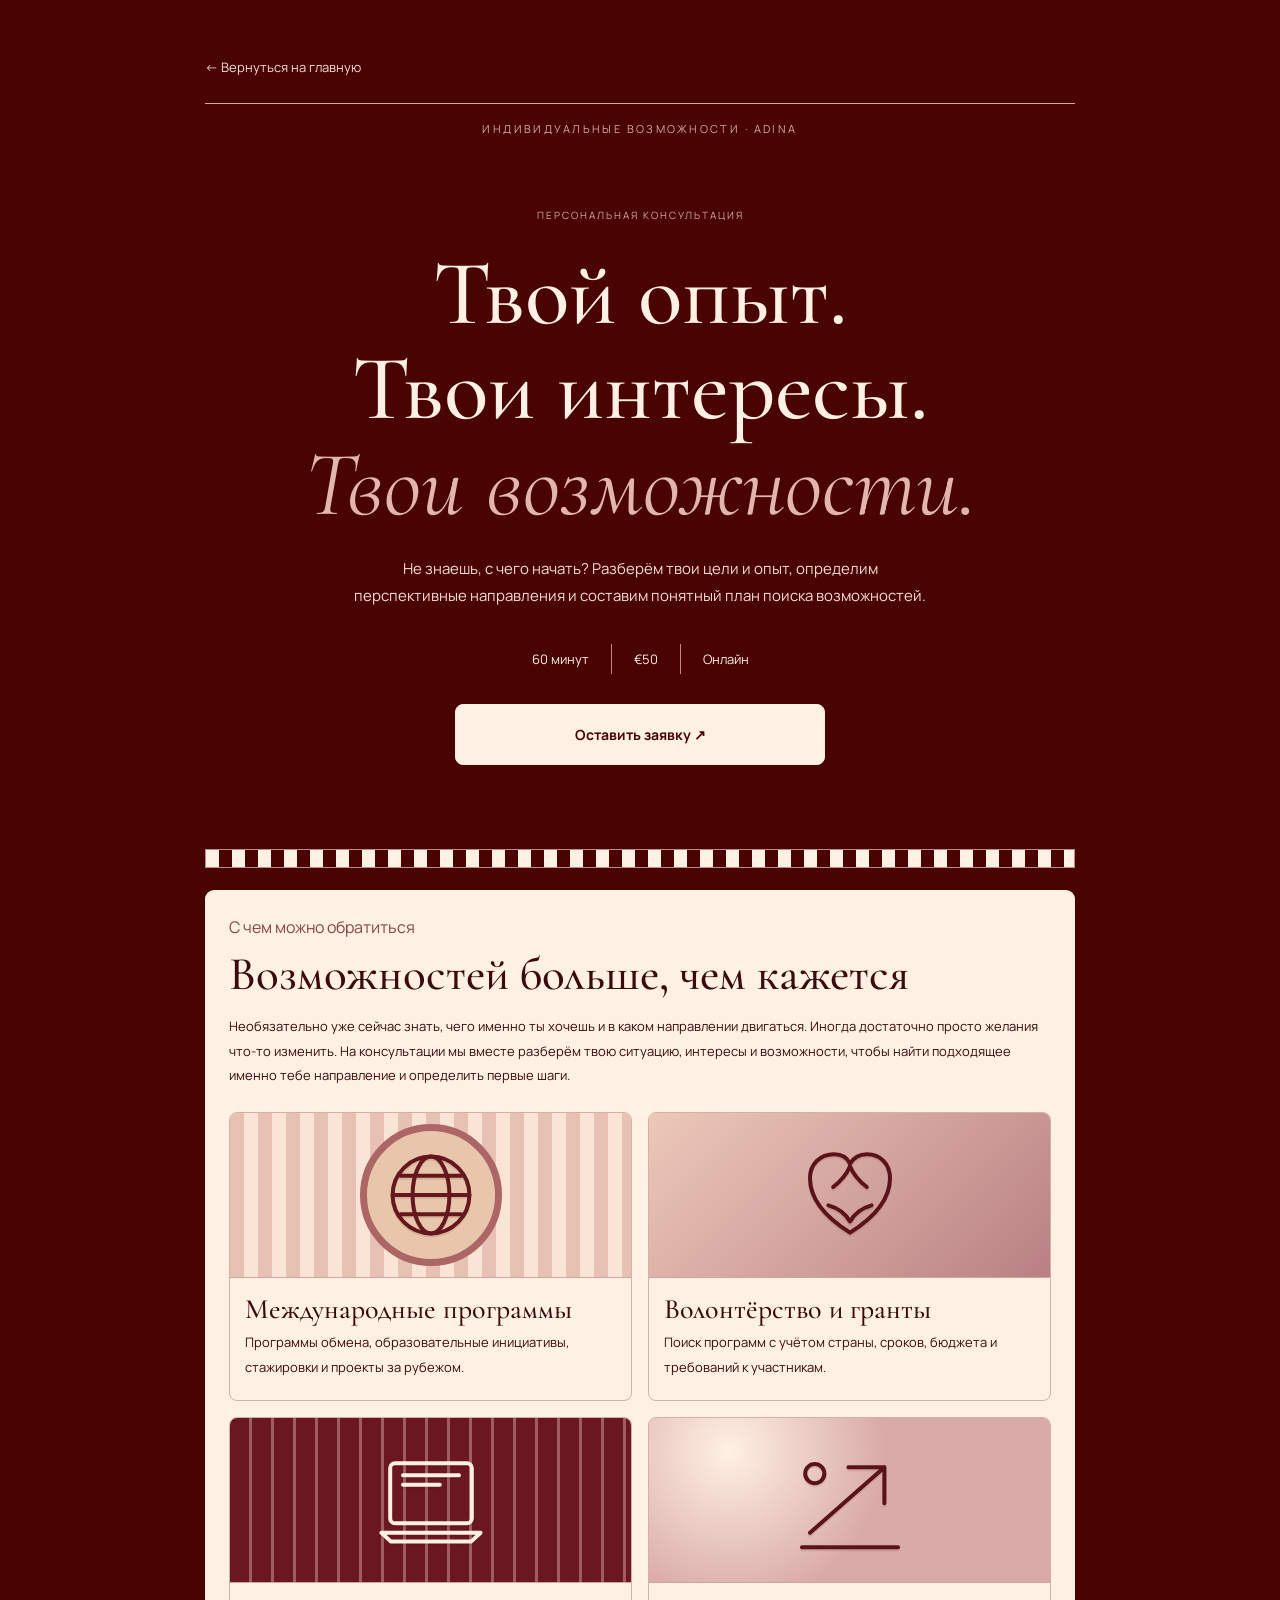
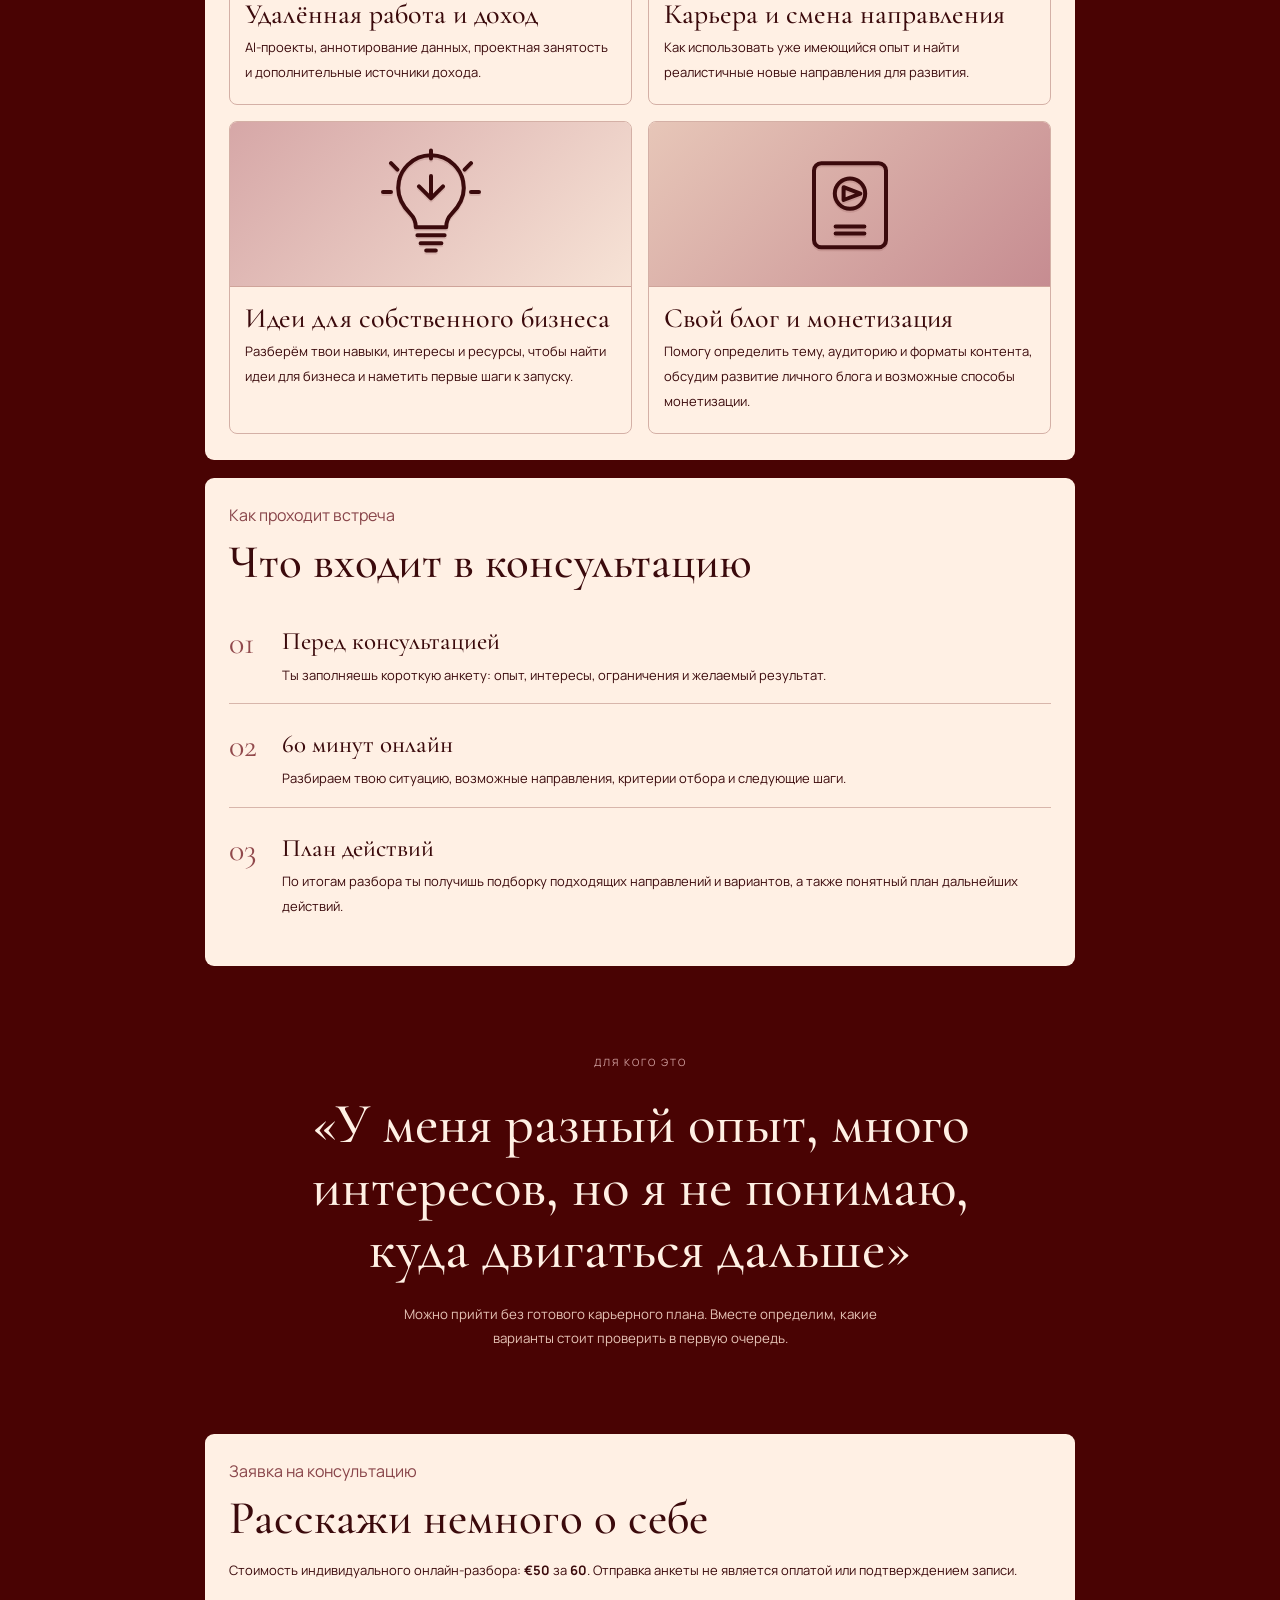
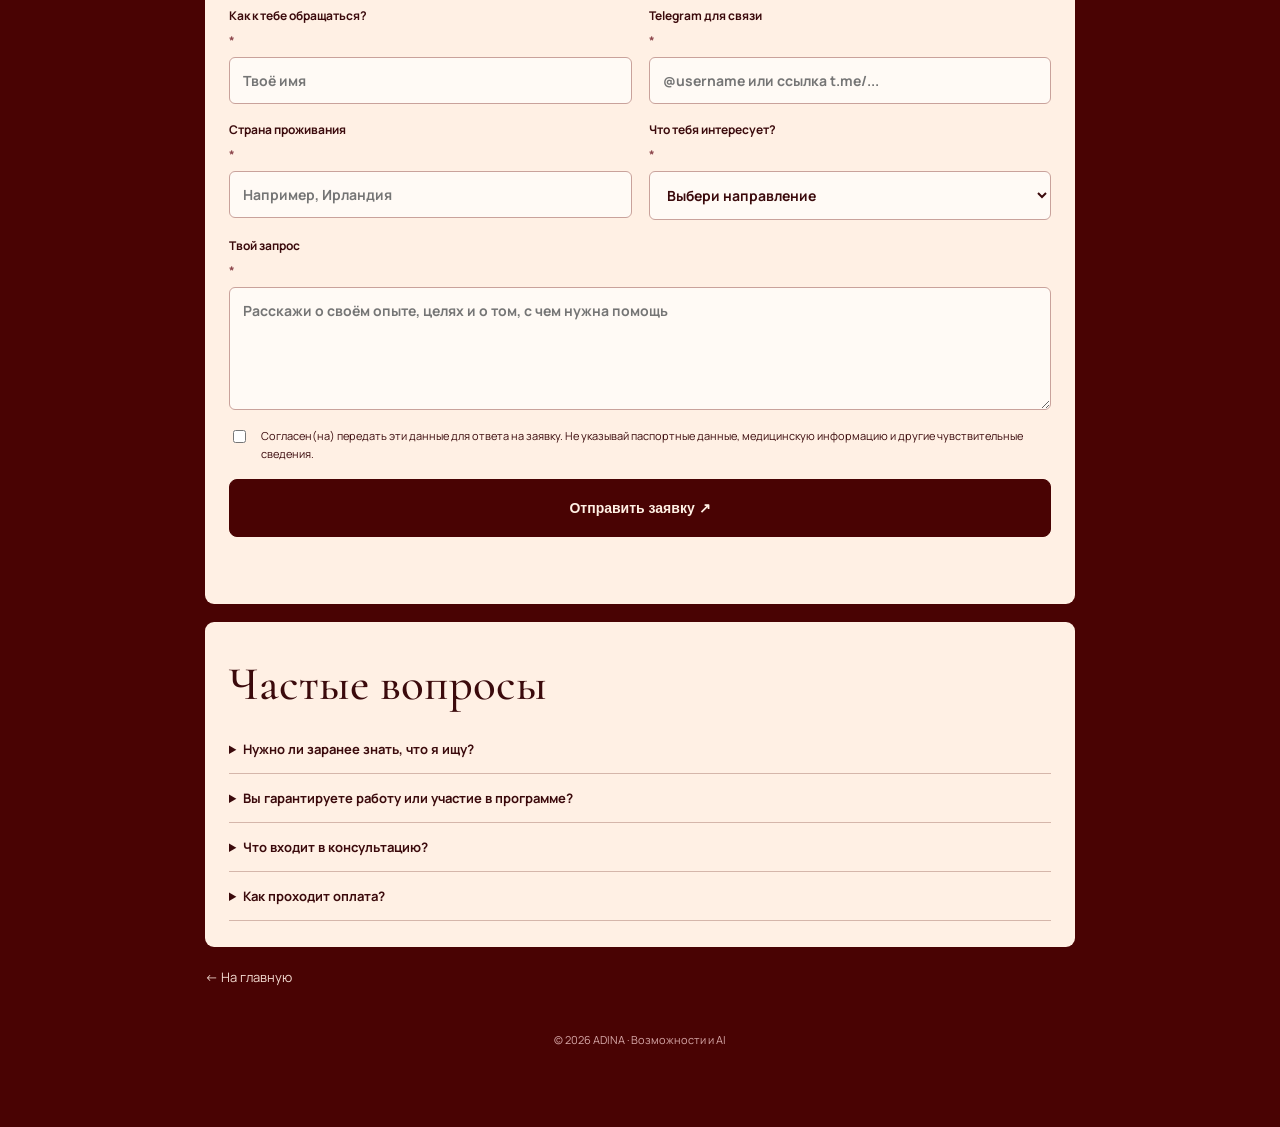
==== commit 16bb2e1d: "Add files via upload" ====
--- a/consultation.html
+++ b/consultation.html
@@ -5,10 +5,10 @@
 <section class="cream-panel"><div class="panel-eyebrow">С чем можно обратиться</div><h2>Возможностей больше, чем кажется</h2><p>Необязательно уже сейчас знать, чего именно ты хочешь и в каком направлении двигаться. Иногда достаточно просто желания что-то изменить. На консультации мы вместе разберём твою ситуацию, интересы и возможности, чтобы найти подходящее именно тебе направление и определить первые шаги.</p>
 <div class="opportunity-grid">
 <article class="opportunity"><div class="opportunity-art art-global" role="img" aria-label="Иллюстрация глобуса и путешествий"><svg class="opportunity-icon" viewBox="0 0 160 160" aria-hidden="true" focusable="false"><circle cx="80" cy="80" r="48"/><ellipse cx="80" cy="80" rx="23" ry="48"/><path d="M32 80h96M42 56h76M42 104h76"/></svg></div><h3>Международные программы</h3><p>Программы обмена, образовательные инициативы, стажировки и проекты за рубежом.</p></article>
-<article class="opportunity"><div class="opportunity-art art-volunteer" role="img" aria-label="Иллюстрация природы и волонтёрства"><svg class="opportunity-icon" viewBox="0 0 160 160" aria-hidden="true" focusable="false"><path d="M80 127C45 105 30 81 30 59c0-18 13-30 30-30 10 0 17 5 20 12 4-7 11-12 21-12 17 0 29 12 29 30 0 22-15 46-50 68Z"/><path d="M80 43v71M52 72h56"/></svg></div><h3>Волонтёрство и гранты</h3><p>Поиск программ с учётом страны, сроков, бюджета и требований к участникам.</p></article>
+<article class="opportunity"><div class="opportunity-art art-volunteer" role="img" aria-label="Иллюстрация природы и волонтёрства"><svg class="opportunity-icon" viewBox="0 0 160 160" aria-hidden="true" focusable="false"><path d="M80 127C45 105 30 81 30 59c0-18 13-30 30-30 10 0 17 5 20 12 4-7 11-12 21-12 17 0 29 12 29 30 0 22-15 46-50 68Z"/><path d="M80 44c-5 12-12 19-21 26M80 44c5 12 12 19 21 26M80 113c-6-10-16-17-27-20M80 113c6-10 16-17 27-20"/></svg></div><h3>Волонтёрство и гранты</h3><p>Поиск программ с учётом страны, сроков, бюджета и требований к участникам.</p></article>
 <article class="opportunity"><div class="opportunity-art art-remote" role="img" aria-label="Иллюстрация ноутбука для удалённой работы"><svg class="opportunity-icon" viewBox="0 0 160 160" aria-hidden="true" focusable="false"><rect x="29" y="34" width="102" height="75" rx="6"/><path d="M18 121h124l-12 11H30zM45 49h70M45 61h46"/></svg></div><h3>Удалённая работа и доход</h3><p>AI-проекты, аннотирование данных, проектная занятость и дополнительные источники дохода.</p></article>
 <article class="opportunity"><div class="opportunity-art art-career" role="img" aria-label="Иллюстрация карьерного пути"><svg class="opportunity-icon" viewBox="0 0 160 160" aria-hidden="true" focusable="false"><path d="M30 121L123 39M78 39h45v45"/><circle cx="36" cy="47" r="12"/><path d="M20 139h120"/></svg></div><h3>Карьера и смена направления</h3><p>Как использовать уже имеющийся опыт и найти реалистичные новые направления для развития.</p></article>
-<article class="opportunity"><div class="opportunity-art art-business" role="img" aria-label="Декоративная иллюстрация идеи бизнеса"><svg class="opportunity-icon" viewBox="0 0 160 160" aria-hidden="true" focusable="false"><path d="M48 114h64M58 114V79h44v35M68 79V60h24v19M80 24v22M61 31l9 15M99 31l-9 15"/><circle cx="80" cy="57" r="8"/></svg></div><h3>Идеи для собственного бизнеса</h3><p>Разберём твои навыки, интересы и ресурсы, чтобы найти идеи для бизнеса и наметить первые шаги к запуску.</p></article>
+<article class="opportunity"><div class="opportunity-art art-business" role="img" aria-label="Декоративная иллюстрация идеи бизнеса"><svg class="opportunity-icon" viewBox="0 0 160 160" aria-hidden="true" focusable="false"><path d="M54 92c-9-9-15-19-15-32a41 41 0 0 1 82 0c0 13-6 23-15 32-5 5-7 10-7 17H61c0-7-2-12-7-17Z"/><path d="M63 119h34M67 129h26M74 138h12M80 45v22M65 58l15 15 15-15M80 13v10M30 29l8 8M130 29l-8 8M20 65h10M130 65h10"/></svg></div><h3>Идеи для собственного бизнеса</h3><p>Разберём твои навыки, интересы и ресурсы, чтобы найти идеи для бизнеса и наметить первые шаги к запуску.</p></article>
 <article class="opportunity"><div class="opportunity-art art-blog" role="img" aria-label="Декоративная иллюстрация блога"><svg class="opportunity-icon" viewBox="0 0 160 160" aria-hidden="true" focusable="false"><rect x="35" y="29" width="90" height="105" rx="9"/><circle cx="80" cy="67" r="19"/><path d="M62 108h36M62 117h36"/><path d="M72 59l21 8-21 8z"/></svg></div><h3>Свой блог и монетизация</h3><p>Помогу определить тему, аудиторию и форматы контента, обсудим развитие личного блога и возможные способы монетизации.</p></article>
 </div></section>
 <section class="cream-panel"><div class="panel-eyebrow">Как проходит встреча</div><h2>Что входит в консультацию</h2><div class="steps"><div class="step"><span class="step-num">01</span><div><h3>Перед консультацией</h3><p>Ты заполняешь короткую анкету: опыт, интересы, ограничения и желаемый результат.</p></div></div><div class="step"><span class="step-num">02</span><div><h3>60 минут онлайн</h3><p>Разбираем твою ситуацию, возможные направления, критерии отбора и следующие шаги.</p></div></div><div class="step"><span class="step-num">03</span><div><h3>План действий</h3><p>По итогам разбора ты получишь подборку подходящих направлений и вариантов, а также понятный план дальнейших действий.</p></div></div></div></section>
--- a/style.css
+++ b/style.css
@@ -42,3 +42,10 @@
 .art-remote .opportunity-icon{stroke:#fff0e4}
 .website-trap{position:absolute!important;left:-9999px!important;width:1px!important;height:1px!important;overflow:hidden!important}
 @media(max-width:600px){.opportunity-icon{width:112px;height:112px}}
+
+/* v11: perfectly centered globe medallion and icon refinements */
+.art-global{background:repeating-linear-gradient(90deg,#e7c1b4 0 14px,#f9e4d6 14px 28px)}
+.art-global::before{content:"";position:absolute;left:50%;top:50%;transform:translate(-50%,-50%);width:142px;height:142px;border-radius:50%;background:#e8c6ac;border:7px solid #ad6666;box-sizing:border-box}
+.art-global .opportunity-icon{position:relative;z-index:1}
+.club-shell{max-width:900px}.club-hero{text-align:center;padding:66px 0 45px}.club-kicker{letter-spacing:.22em;text-transform:uppercase;color:#e4bcb0;font-size:11px}.club-heading{font-size:clamp(64px,12vw,112px);margin:10px 0 12px;line-height:.88}.club-sub{font-size:clamp(18px,3.4vw,26px);font-family:Georgia,serif;color:#f4dcd2}.club-intro{max-width:650px;margin:26px auto 0;line-height:1.85;color:#f4dcd2}.club-panel{background:#fff0e4;color:#490303;border-radius:12px;padding:clamp(22px,5vw,44px);margin:20px 0}.club-panel h2{font-size:clamp(38px,6vw,58px)}.club-panel p,.club-panel li{font-size:15px;line-height:1.85}.club-panel.dark{background:#64171c;color:#fff0e4;border:1px solid #b87e7d}.club-panel.dark p{color:#f4dcd2}.club-image{display:block;width:100%;height:auto;max-height:360px;object-fit:contain;background:#f4ddd0;border-radius:9px;margin:20px 0 5px;border:1px solid #d8aaa0}.club-image.photo{max-height:390px;object-fit:cover}.club-figure{margin:20px 0}.club-figure figcaption{font-size:12px;line-height:1.6;color:#835355;margin-top:8px}.club-panel.dark .club-figure figcaption{color:#f1cfc2}.club-columns{display:grid;grid-template-columns:repeat(2,minmax(0,1fr));gap:16px}.club-columns .club-panel{margin:0}.club-label{font-size:11px;text-transform:uppercase;letter-spacing:.18em;color:#8d4d50;font-weight:700}.club-panel.dark .club-label{color:#e9b5a7}.club-number{font:500 68px Georgia,serif;line-height:1}.club-price{font:500 clamp(60px,11vw,94px)/1 Georgia,serif;text-align:center}.club-price small{font:400 16px Manrope,Arial,sans-serif}.club-button{display:block;text-align:center;text-decoration:none;background:#490303;color:#fff0e4;padding:19px;border-radius:8px;font-size:15px;font-weight:700;margin:22px 0 8px}.club-button.light{background:#fff0e4;color:#490303}.club-button:hover{filter:brightness(1.15)}.club-disclaimer{font-size:12px!important;color:#81565a;line-height:1.7!important}.club-panel.dark .club-disclaimer{color:#eac6bb}.club-steps{display:grid;grid-template-columns:repeat(2,minmax(0,1fr));gap:16px}.club-steps h3{font-size:32px;margin:10px 0}.club-steps p{margin:0}.club-panel ul{padding-left:20px}.club-footer{text-align:center;margin:35px 0;color:#e5beb1;font-size:12px}
+@media(max-width:620px){.club-columns,.club-steps{grid-template-columns:1fr}.club-hero{padding:38px 0}.club-panel{padding:22px}.club-image{max-height:280px}}
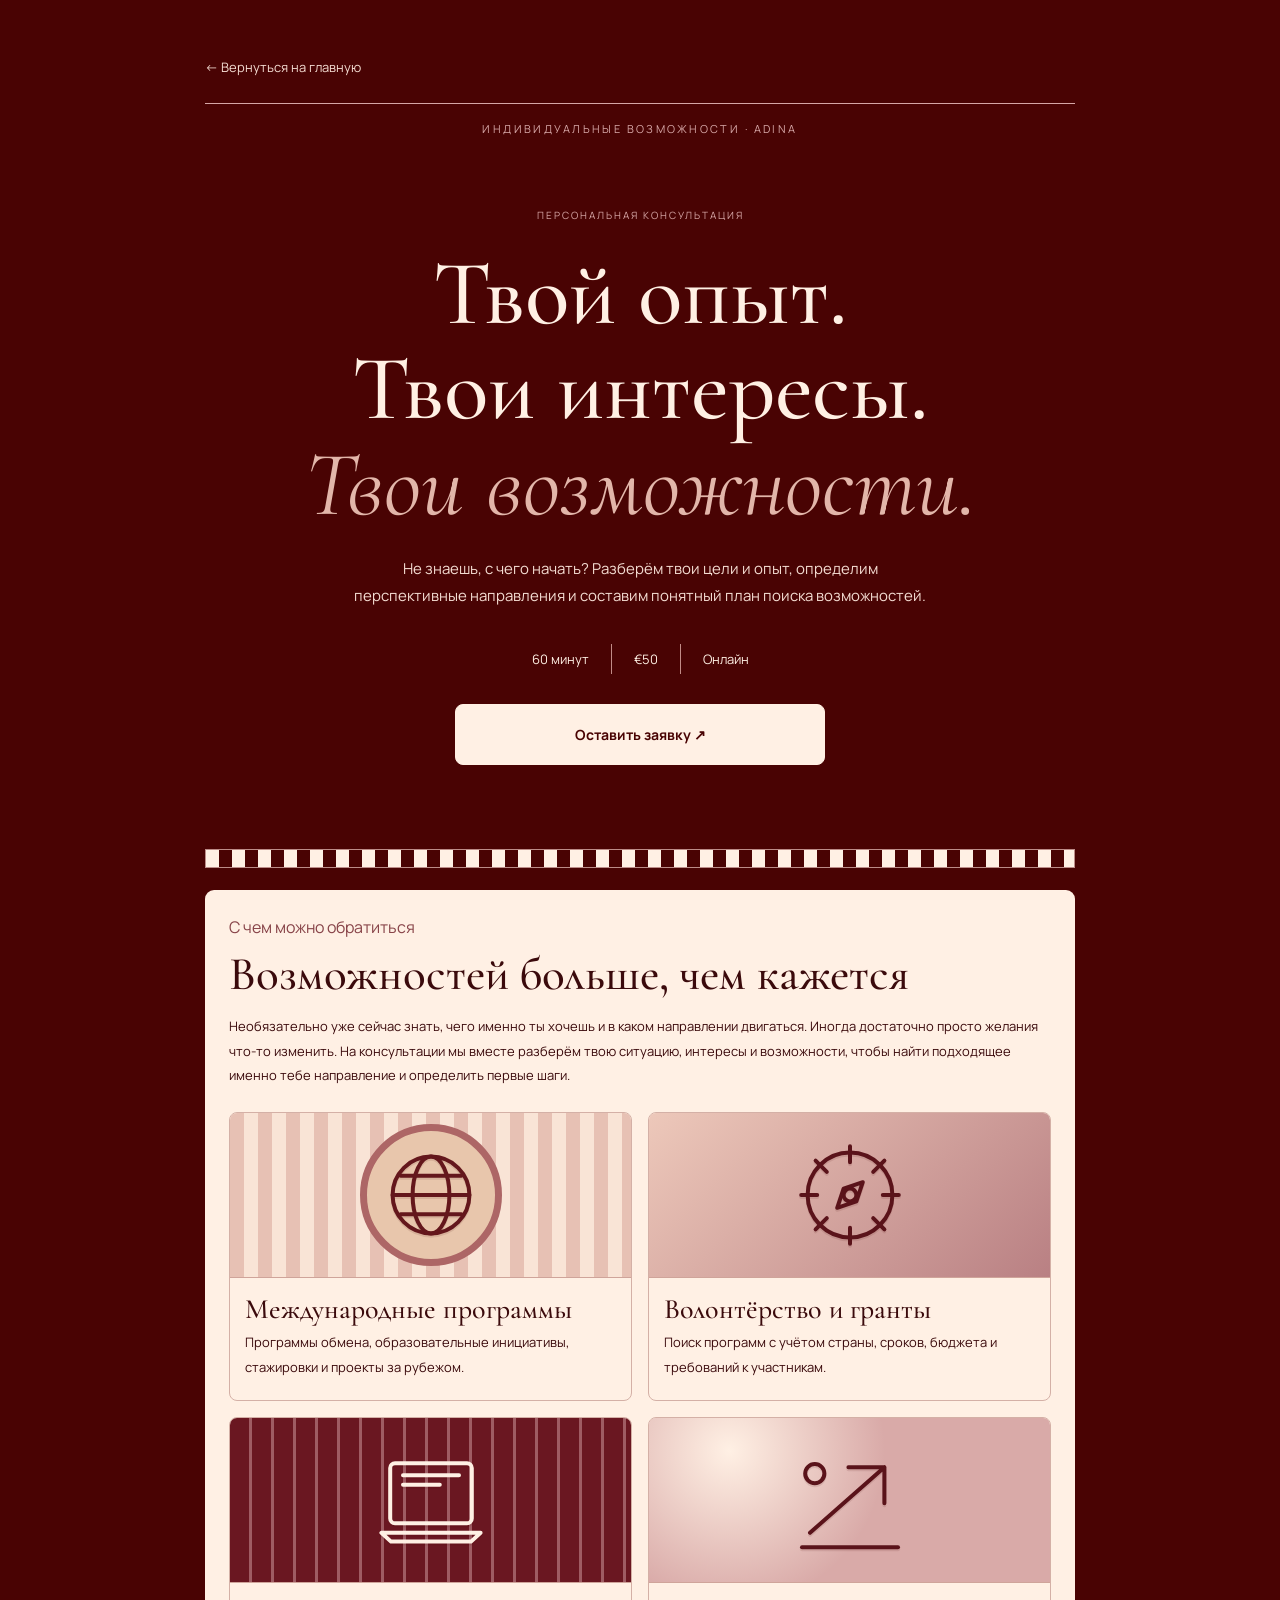
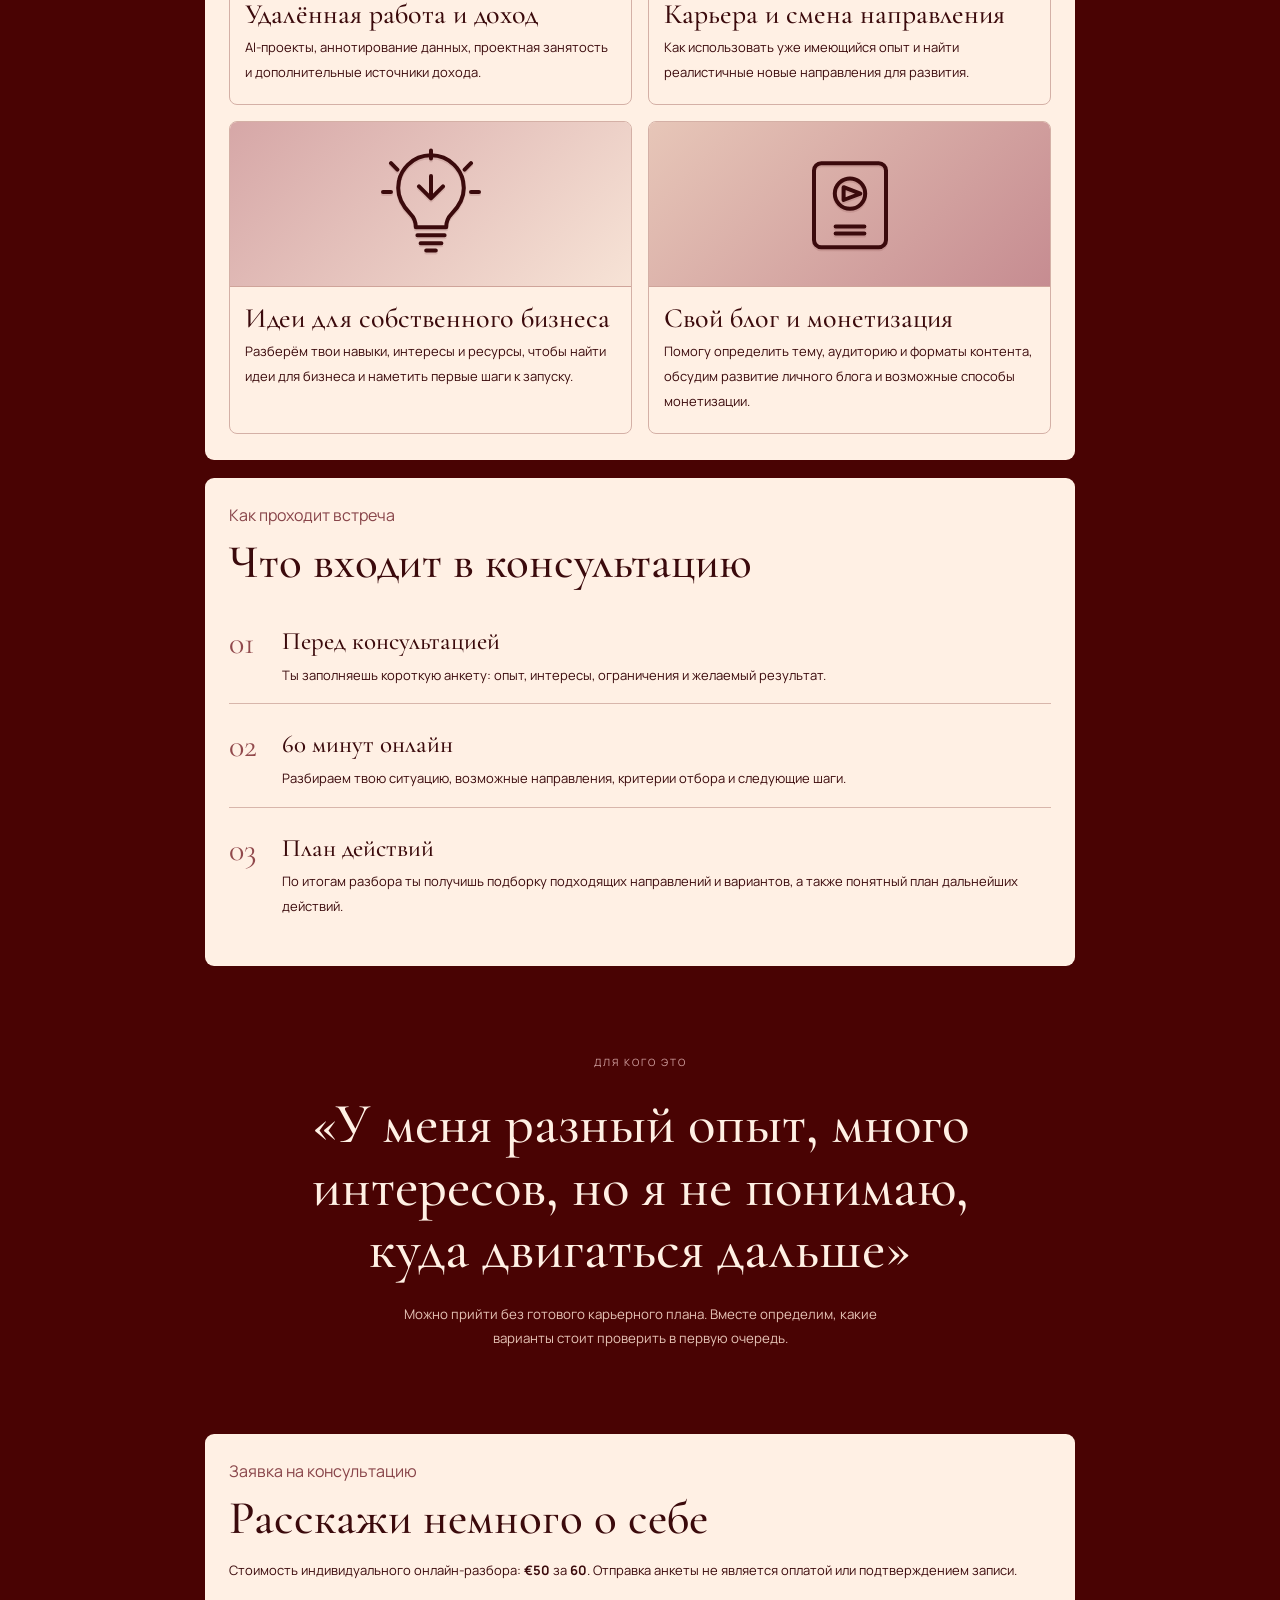
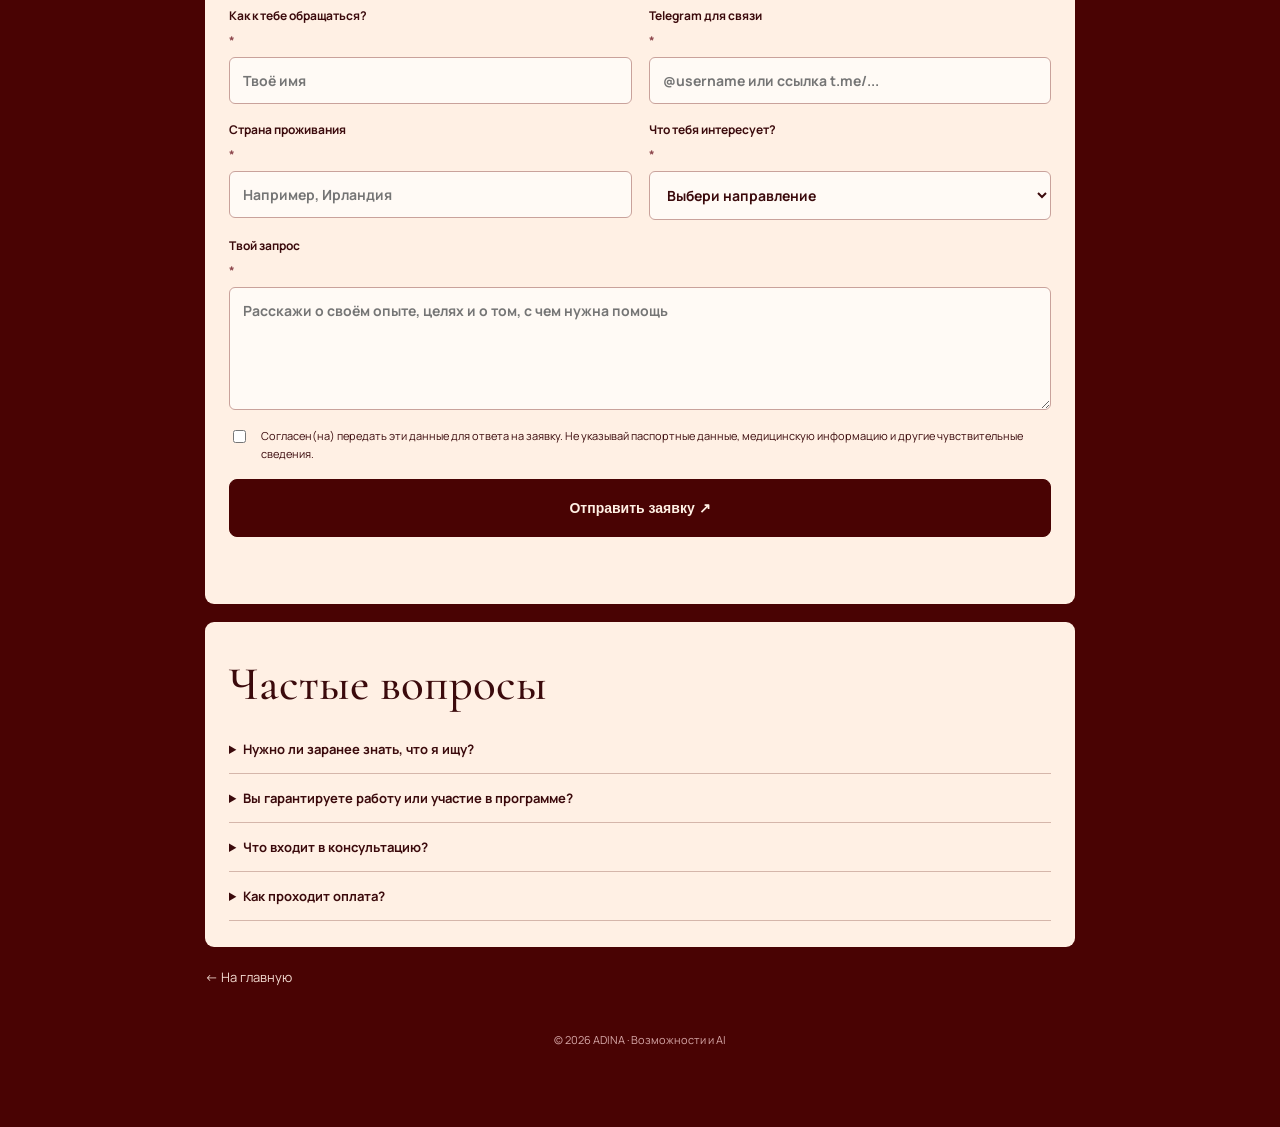
==== commit 123c66a1: "Add files via upload" ====
--- a/consultation.html
+++ b/consultation.html
@@ -5,7 +5,7 @@
 <section class="cream-panel"><div class="panel-eyebrow">С чем можно обратиться</div><h2>Возможностей больше, чем кажется</h2><p>Необязательно уже сейчас знать, чего именно ты хочешь и в каком направлении двигаться. Иногда достаточно просто желания что-то изменить. На консультации мы вместе разберём твою ситуацию, интересы и возможности, чтобы найти подходящее именно тебе направление и определить первые шаги.</p>
 <div class="opportunity-grid">
 <article class="opportunity"><div class="opportunity-art art-global" role="img" aria-label="Иллюстрация глобуса и путешествий"><svg class="opportunity-icon" viewBox="0 0 160 160" aria-hidden="true" focusable="false"><circle cx="80" cy="80" r="48"/><ellipse cx="80" cy="80" rx="23" ry="48"/><path d="M32 80h96M42 56h76M42 104h76"/></svg></div><h3>Международные программы</h3><p>Программы обмена, образовательные инициативы, стажировки и проекты за рубежом.</p></article>
-<article class="opportunity"><div class="opportunity-art art-volunteer" role="img" aria-label="Иллюстрация природы и волонтёрства"><svg class="opportunity-icon" viewBox="0 0 160 160" aria-hidden="true" focusable="false"><path d="M80 127C45 105 30 81 30 59c0-18 13-30 30-30 10 0 17 5 20 12 4-7 11-12 21-12 17 0 29 12 29 30 0 22-15 46-50 68Z"/><path d="M80 44c-5 12-12 19-21 26M80 44c5 12 12 19 21 26M80 113c-6-10-16-17-27-20M80 113c6-10 16-17 27-20"/></svg></div><h3>Волонтёрство и гранты</h3><p>Поиск программ с учётом страны, сроков, бюджета и требований к участникам.</p></article>
+<article class="opportunity"><div class="opportunity-art art-volunteer" role="img" aria-label="Иллюстрация компаса для волонтёрства и грантов"><svg class="opportunity-icon" viewBox="0 0 160 160" aria-hidden="true" focusable="false"><circle cx="80" cy="80" r="53"/><circle cx="80" cy="80" r="8"/><path d="M80 19v20M80 121v20M19 80h20M121 80h20M37 37l14 14M109 109l14 14M123 37l-14 14M51 109l-14 14"/><path d="M96 64 88 88 64 96 72 72Z"/></svg></div><h3>Волонтёрство и гранты</h3><p>Поиск программ с учётом страны, сроков, бюджета и требований к участникам.</p></article>
 <article class="opportunity"><div class="opportunity-art art-remote" role="img" aria-label="Иллюстрация ноутбука для удалённой работы"><svg class="opportunity-icon" viewBox="0 0 160 160" aria-hidden="true" focusable="false"><rect x="29" y="34" width="102" height="75" rx="6"/><path d="M18 121h124l-12 11H30zM45 49h70M45 61h46"/></svg></div><h3>Удалённая работа и доход</h3><p>AI-проекты, аннотирование данных, проектная занятость и дополнительные источники дохода.</p></article>
 <article class="opportunity"><div class="opportunity-art art-career" role="img" aria-label="Иллюстрация карьерного пути"><svg class="opportunity-icon" viewBox="0 0 160 160" aria-hidden="true" focusable="false"><path d="M30 121L123 39M78 39h45v45"/><circle cx="36" cy="47" r="12"/><path d="M20 139h120"/></svg></div><h3>Карьера и смена направления</h3><p>Как использовать уже имеющийся опыт и найти реалистичные новые направления для развития.</p></article>
 <article class="opportunity"><div class="opportunity-art art-business" role="img" aria-label="Декоративная иллюстрация идеи бизнеса"><svg class="opportunity-icon" viewBox="0 0 160 160" aria-hidden="true" focusable="false"><path d="M54 92c-9-9-15-19-15-32a41 41 0 0 1 82 0c0 13-6 23-15 32-5 5-7 10-7 17H61c0-7-2-12-7-17Z"/><path d="M63 119h34M67 129h26M74 138h12M80 45v22M65 58l15 15 15-15M80 13v10M30 29l8 8M130 29l-8 8M20 65h10M130 65h10"/></svg></div><h3>Идеи для собственного бизнеса</h3><p>Разберём твои навыки, интересы и ресурсы, чтобы найти идеи для бизнеса и наметить первые шаги к запуску.</p></article>
